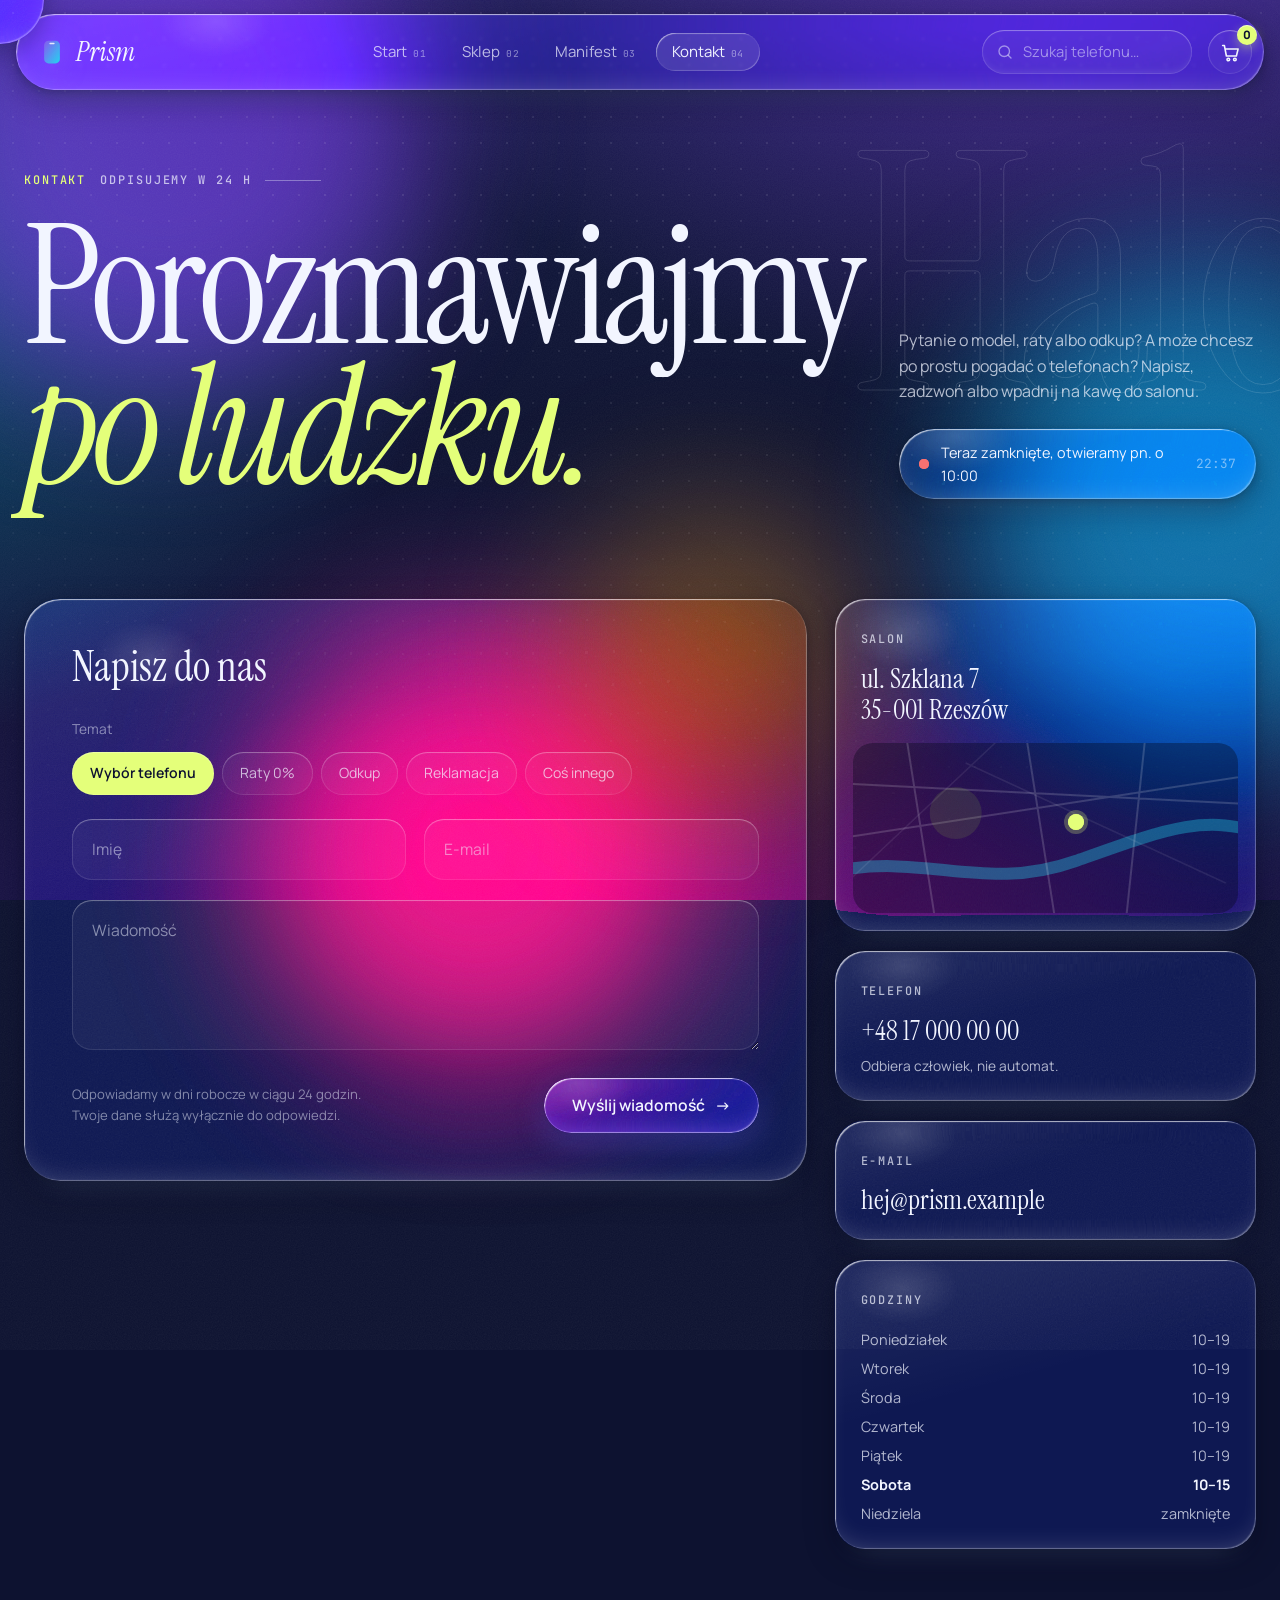
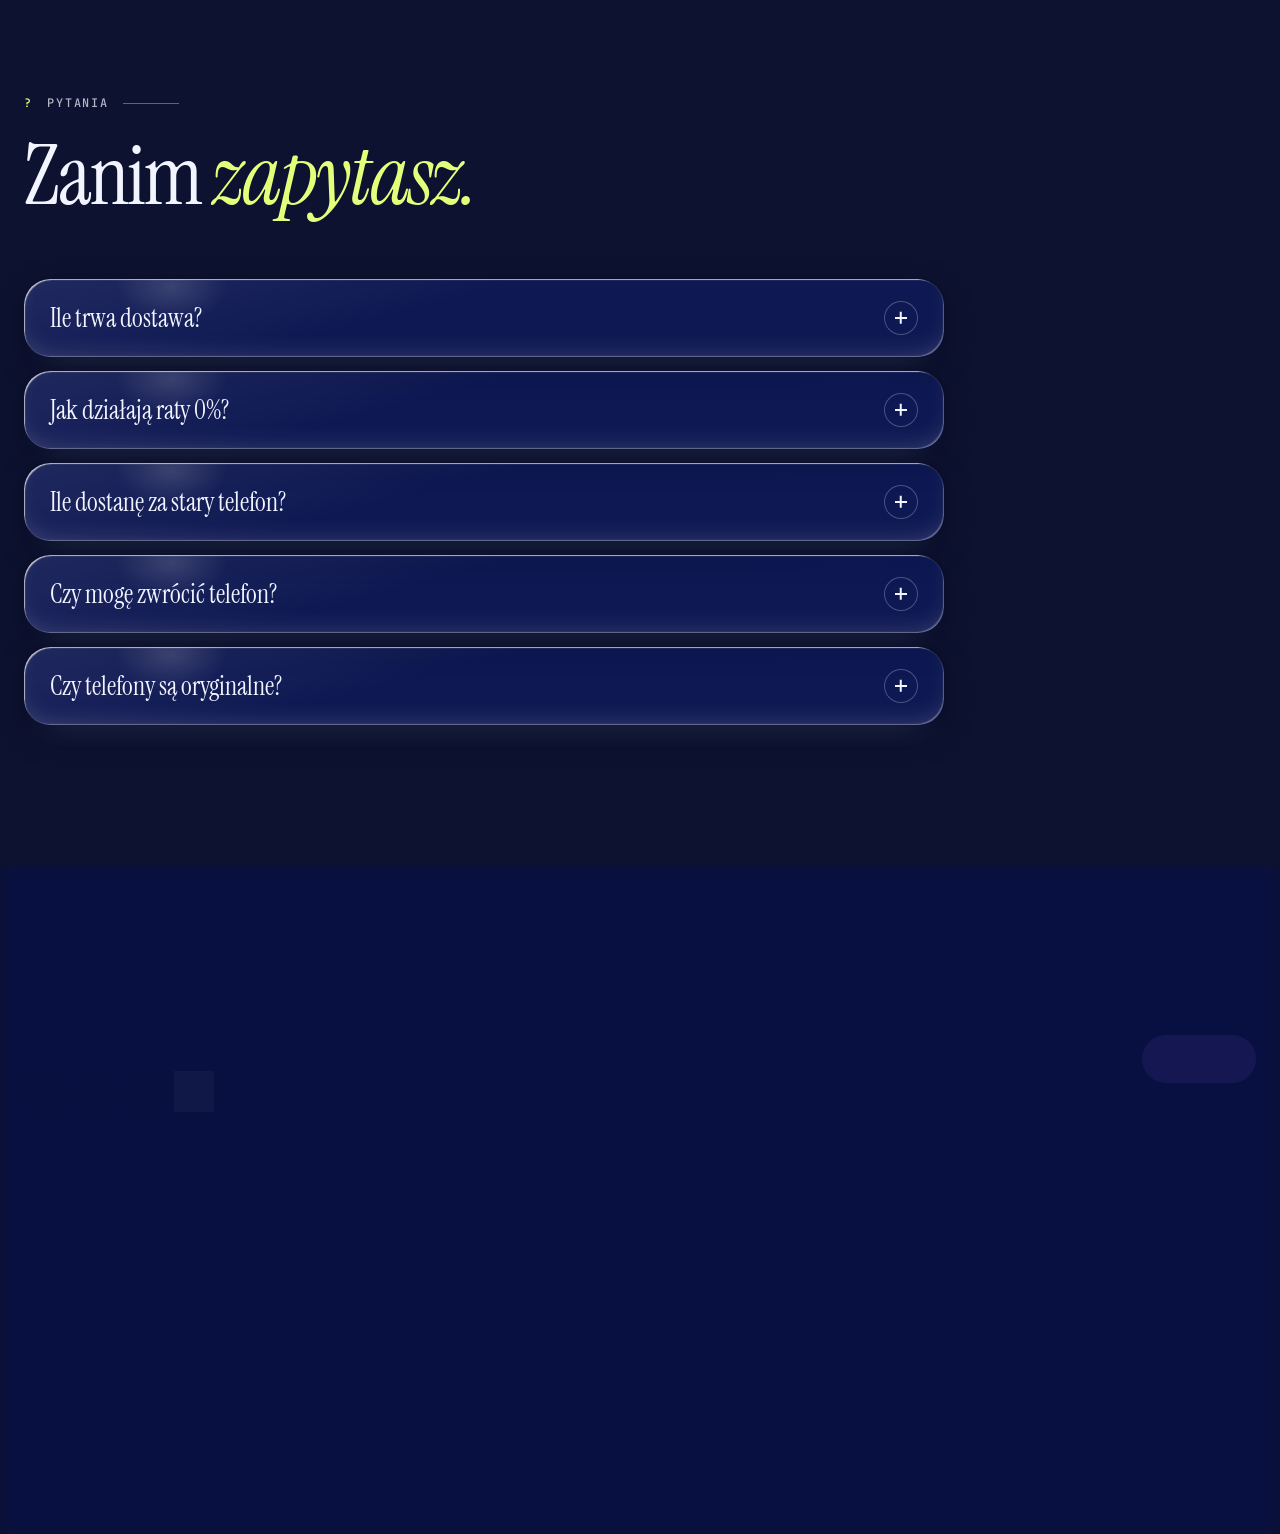
==== kontakt.html @ 10630b25 "Redesign interfejsu: wielostronicowy serwis z animacjami 3D - nowe podstrony: sklep, karta produktu," ====
<!DOCTYPE html>
<html lang="pl">
<head>
  <meta charset="UTF-8">
  <meta name="viewport" content="width=device-width, initial-scale=1">
  <title>Kontakt — Prism</title>
  <meta name="description" content="Napisz, zadzwoń albo wpadnij do salonu Prism w Rzeszowie. Odpowiadamy w 24 godziny.">
  <link rel="icon" href="data:image/svg+xml,%3Csvg xmlns='http://www.w3.org/2000/svg' viewBox='0 0 64 64'%3E%3Cdefs%3E%3ClinearGradient id='g' x1='0' y1='0' x2='1' y2='1'%3E%3Cstop offset='0' stop-color='%238b5cf6'/%3E%3Cstop offset='1' stop-color='%2322d3ee'/%3E%3C/linearGradient%3E%3C/defs%3E%3Crect x='14' y='6' width='36' height='52' rx='10' fill='url(%23g)'/%3E%3Crect x='26' y='11' width='12' height='3' rx='1.5' fill='rgba(255,255,255,.85)'/%3E%3C/svg%3E">
  <link rel="preconnect" href="https://fonts.googleapis.com">
  <link rel="preconnect" href="https://fonts.gstatic.com" crossorigin>
  <link rel="stylesheet" href="https://fonts.googleapis.com/css2?family=Instrument+Serif:ital@0;1&family=JetBrains+Mono:wght@400;500&family=Manrope:wght@300..800&display=swap">
  <link rel="stylesheet" href="styles.css">
</head>
<body data-page="contact">

  <!-- Kurtyna przejścia między podstronami -->
  <div class="curtain" aria-hidden="true"><span>Prism</span><small>Kontakt</small></div>

  <!-- Tło: gradient + pływające kule światła -->
  <div class="bg" aria-hidden="true">
    <div class="orb orb-1"></div>
    <div class="orb orb-2"></div>
    <div class="orb orb-3"></div>
    <div class="orb orb-4"></div>
  </div>

  <!-- Filtr SVG — refrakcja ciekłego szkła (feDisplacementMap zniekształca tło pod szkłem) -->
  <svg class="lg-defs" width="0" height="0" aria-hidden="true" focusable="false">
    <defs>
      <linearGradient id="logo-g" x1="0" y1="0" x2="1" y2="1">
        <stop offset="0" stop-color="#8b5cf6"/>
        <stop offset="1" stop-color="#22d3ee"/>
      </linearGradient>
    </defs>
    <filter id="liquid-lens" x="-35%" y="-35%" width="170%" height="170%" color-interpolation-filters="sRGB">
      <feTurbulence type="fractalNoise" baseFrequency="0.005 0.011" numOctaves="2" seed="14" result="noise"/>
      <feGaussianBlur in="noise" stdDeviation="2" result="soft"/>
      <feDisplacementMap in="SourceGraphic" in2="soft" scale="110" xChannelSelector="R" yChannelSelector="G"/>
    </filter>
  </svg>

  <!-- ===== NAGŁÓWEK ===== -->
  <header class="site-header" id="siteHeader">
    <div class="header-inner glass">
      <a class="logo" href="index.html" aria-label="Prism — strona główna">
        <svg class="logo-mark" viewBox="0 0 64 64" aria-hidden="true">
          <rect x="14" y="6" width="36" height="52" rx="10" fill="url(#logo-g)"/>
          <rect x="26" y="11" width="12" height="3" rx="1.5" fill="rgba(255,255,255,.85)"/>
        </svg>
        <span>Prism</span>
      </a>

      <nav class="main-nav" id="mainNav" aria-label="Nawigacja główna">
        <ul>
          <li><a href="index.html">Start<sup>01</sup></a></li>
          <li><a href="sklep.html">Sklep<sup>02</sup></a></li>
          <li><a href="manifest.html">Manifest<sup>03</sup></a></li>
          <li><a href="kontakt.html" aria-current="page">Kontakt<sup>04</sup></a></li>
        </ul>
      </nav>

      <label class="search-box" for="searchInput">
        <svg viewBox="0 0 24 24" fill="none" stroke="currentColor" stroke-width="1.8" stroke-linecap="round" aria-hidden="true">
          <circle cx="11" cy="11" r="7"/>
          <path d="M20 20l-3.8-3.8"/>
        </svg>
        <input type="search" id="searchInput" placeholder="Szukaj telefonu…" autocomplete="off" aria-label="Szukaj telefonu">
      </label>

      <button class="cart-btn" id="cartBtn" type="button" aria-label="Koszyk">
        <svg viewBox="0 0 24 24" fill="none" stroke="currentColor" stroke-width="1.8" stroke-linecap="round" stroke-linejoin="round" aria-hidden="true">
          <path d="M3 4h2l2.3 12h11.4l2-8H6"/>
          <circle cx="9.5" cy="20" r="1.5"/>
          <circle cx="17" cy="20" r="1.5"/>
        </svg>
        <span class="cart-count" id="cartCount" hidden>0</span>
      </button>

      <button class="menu-toggle" id="menuToggle" type="button" aria-label="Menu" aria-expanded="false" aria-controls="mainNav">
        <span></span><span></span><span></span>
      </button>
    </div>
  </header>

  <main>

    <section class="page-hero">
      <span class="ghost-word" aria-hidden="true" style="right:-3vw; top:16vh">Halo</span>
      <div class="container">
        <span class="label reveal" style="--d:.5s"><b>Kontakt</b> Odpisujemy w 24 h</span>
        <div class="page-intro">
          <h1 class="page-title" data-split style="--d:.45s">Porozmawiajmy<br><em>po ludzku.</em></h1>
          <div class="reveal" style="--d:.7s">
            <p>Pytanie o model, raty albo odkup? A może chcesz po prostu pogadać o telefonach? Napisz, zadzwoń albo wpadnij na kawę do salonu.</p>
            <div class="status-pill glass" id="statusPill" style="margin-top:24px">
              <span class="pulse" aria-hidden="true"></span>
              <span id="statusText">Sprawdzamy, czy salon jest otwarty…</span>
              <time id="statusTime"></time>
            </div>
          </div>
        </div>
      </div>
    </section>

    <section class="contact">
      <div class="container contact-grid">
        <form class="form-card glass reveal" id="contactForm" novalidate>
          <h2>Napisz do nas</h2>
          <fieldset class="topics">
            <legend>Temat</legend>
            <div>
              <input type="radio" name="topic" id="topic0" value="Wybór telefonu" checked><label for="topic0">Wybór telefonu</label>
              <input type="radio" name="topic" id="topic1" value="Raty 0%"><label for="topic1">Raty 0%</label>
              <input type="radio" name="topic" id="topic2" value="Odkup"><label for="topic2">Odkup</label>
              <input type="radio" name="topic" id="topic3" value="Reklamacja"><label for="topic3">Reklamacja</label>
              <input type="radio" name="topic" id="topic4" value="Coś innego"><label for="topic4">Coś innego</label>
            </div>
          </fieldset>
          <div class="field-row">
            <div class="field"><input id="fName" name="name" type="text" placeholder=" " autocomplete="name" required><label for="fName">Imię</label></div>
            <div class="field"><input id="fEmail" name="email" type="email" placeholder=" " autocomplete="email" required><label for="fEmail">E-mail</label></div>
          </div>
          <div class="field"><textarea id="fMsg" name="message" placeholder=" " required></textarea><label for="fMsg">Wiadomość</label></div>
          <div class="form-foot">
            <p>Odpowiadamy w dni robocze w ciągu 24 godzin. Twoje dane służą wyłącznie do odpowiedzi.</p>
            <button class="btn btn-primary glass" type="submit">Wyślij wiadomość <span class="arrow">→</span></button>
          </div>
        </form>

        <div class="info-stack">
          <div class="info-card glass reveal">
            <span class="label no-line">Salon</span>
            <address>ul. Szklana 7<br>35-001 Rzeszów</address>
            <div class="map" aria-hidden="true">
              <svg viewBox="0 0 400 170" preserveAspectRatio="xMidYMid slice" fill="none">
                <path d="M-10 128 C 80 110, 140 150, 230 118 S 360 70, 420 92" stroke="rgba(34,211,238,.35)" stroke-width="12" stroke-linecap="round"/>
                <path d="M-10 40 L420 62 M60 -10 L90 180 M180 -10 L210 180 M300 -10 L280 180 M-10 96 L420 30" stroke="rgba(255,255,255,.16)" stroke-width="2"/>
                <path d="M120 20 L380 140 M-10 150 L160 -10" stroke="rgba(255,255,255,.08)" stroke-width="1.5"/>
                <circle cx="110" cy="70" r="26" fill="rgba(163,230,53,.12)"/>
              </svg>
              <span class="pin"></span>
            </div>
          </div>
          <div class="info-card glass reveal" style="--d:.06s">
            <span class="label no-line">Telefon</span>
            <a href="tel:+48170000000">+48 17 000 00 00</a>
            <p>Odbiera człowiek, nie automat.</p>
          </div>
          <div class="info-card glass reveal" style="--d:.12s">
            <span class="label no-line">E-mail</span>
            <a href="mailto:hej@prism.example">hej@prism.example</a>
          </div>
          <div class="info-card glass reveal" style="--d:.18s">
            <span class="label no-line">Godziny</span>
            <div class="hours">
              <div data-day="1"><span>Poniedziałek</span><span>10–19</span></div>
              <div data-day="2"><span>Wtorek</span><span>10–19</span></div>
              <div data-day="3"><span>Środa</span><span>10–19</span></div>
              <div data-day="4"><span>Czwartek</span><span>10–19</span></div>
              <div data-day="5"><span>Piątek</span><span>10–19</span></div>
              <div data-day="6"><span>Sobota</span><span>10–15</span></div>
              <div data-day="0"><span>Niedziela</span><span>zamknięte</span></div>
            </div>
          </div>
        </div>
      </div>
    </section>

    <section class="faq" id="faq">
      <div class="container">
        <div class="section-top">
          <div>
            <span class="label reveal"><b>?</b> Pytania</span>
            <h2 class="display" data-split>Zanim <em>zapytasz.</em></h2>
          </div>
        </div>
        <div class="faq-list">
          <details class="faq-item glass"><summary>Ile trwa dostawa?<i aria-hidden="true"></i></summary><p>Zamówienia złożone do 15:00 wysyłamy tego samego dnia. Kurier dostarcza je zwykle następnego dnia roboczego, za darmo.</p></details>
          <details class="faq-item glass"><summary>Jak działają raty 0%?<i aria-hidden="true"></i></summary><p>Rozkładasz płatność nawet na 20 rat. Nie płacisz odsetek ani prowizji: suma rat to dokładnie cena telefonu. Decyzja zapada online w kilka minut.</p></details>
          <details class="faq-item glass"><summary>Ile dostanę za stary telefon?<i aria-hidden="true"></i></summary><p>Wycena zależy od modelu i stanu. Wpadnij do salonu albo wyślij nam zdjęcia, a ofertę dostaniesz w dziesięć minut. Kwotę odejmiemy od ceny nowego telefonu.</p></details>
          <details class="faq-item glass"><summary>Czy mogę zwrócić telefon?<i aria-hidden="true"></i></summary><p>Tak, masz 30 dni na zwrot bez podawania przyczyny. Wystarczy, że telefon nie będzie uszkodzony.</p></details>
          <details class="faq-item glass"><summary>Czy telefony są oryginalne?<i aria-hidden="true"></i></summary><p>Wyłącznie. Kupujemy bezpośrednio od polskich dystrybutorów, a każdy telefon ma gwarancję producenta.</p></details>
        </div>
      </div>
    </section>

  </main>

  <!-- ===== STOPKA ===== -->
  <footer class="site-footer">
    <div class="container">
      <div class="footer-grid">
        <div class="footer-about">
          <a class="logo" href="index.html">
            <svg class="logo-mark" viewBox="0 0 64 64" aria-hidden="true">
              <rect x="14" y="6" width="36" height="52" rx="10" fill="url(#logo-g)"/>
              <rect x="26" y="11" width="12" height="3" rx="1.5" fill="rgba(255,255,255,.85)"/>
            </svg>
            <span>Prism</span>
          </a>
          <p>Mała pracownia z Rzeszowa. Sześć starannie wybranych telefonów, dostawa w 24 godziny i ludzie, którzy odbierają telefon.</p>
          <div class="socials">
            <a href="#" class="glass" aria-label="Facebook">Fb</a>
            <a href="#" class="glass" aria-label="Instagram">Ig</a>
            <a href="#" class="glass" aria-label="X">X</a>
            <a href="#" class="glass" aria-label="YouTube">Yt</a>
          </div>
        </div>

        <nav class="footer-col" aria-label="Sklep">
          <h4>Sklep</h4>
          <ul>
            <li><a href="sklep.html">Wszystkie modele</a></li>
            <li><a href="sklep.html?q=apple">Apple</a></li>
            <li><a href="sklep.html?q=samsung">Samsung</a></li>
            <li><a href="index.html#okazja">Wyprzedaż</a></li>
          </ul>
        </nav>

        <nav class="footer-col" aria-label="Pomoc">
          <h4>Pomoc</h4>
          <ul>
            <li><a href="kontakt.html#faq">Dostawa i płatności</a></li>
            <li><a href="kontakt.html#faq">Zwroty</a></li>
            <li><a href="manifest.html">O nas</a></li>
            <li><a href="kontakt.html">Kontakt</a></li>
          </ul>
        </nav>

        <div class="footer-col footer-news">
          <h4>Newsletter</h4>
          <p>Raz w miesiącu, bez spamu. Na start <strong>50 zł</strong> rabatu.</p>
          <form class="newsletter-form" id="newsletterForm" novalidate>
            <input type="email" id="newsletterEmail" placeholder="Twój e-mail" required aria-label="Adres e-mail">
            <button class="btn btn-primary glass" type="submit">Zapisz się</button>
          </form>
          <p class="newsletter-msg" id="newsletterMsg" hidden>Dziękujemy, sprawdź skrzynkę.</p>
        </div>
      </div>

      <p class="footer-word" aria-hidden="true">Prism</p>

      <div class="footer-bottom">
        <p>© <span class="js-year">2026</span> Prism · projekt demonstracyjny liquid glass UI</p>
        <p>Rzeszów, PL · 50°02′N 21°59′E</p>
      </div>
    </div>
  </footer>

  <!-- ===== KOSZYK ===== -->
  <div class="scrim" id="scrim"></div>
  <aside class="drawer glass" id="drawer" aria-hidden="true" aria-label="Koszyk">
    <div class="drawer-head">
      <h2>Koszyk<em id="drawerQty"></em></h2>
      <button class="icon-btn" id="drawerClose" type="button" aria-label="Zamknij koszyk">
        <svg viewBox="0 0 24 24" fill="none" stroke="currentColor" stroke-width="1.8" stroke-linecap="round" aria-hidden="true"><path d="M6 6l12 12M18 6L6 18"/></svg>
      </button>
    </div>
    <div class="drawer-items" id="drawerItems"></div>
    <div class="drawer-foot">
      <div class="drawer-total"><span>Razem</span><strong id="drawerTotal">0 zł</strong></div>
      <p class="drawer-note">Dostawa gratis · wysyłka w 24 h · 30 dni na zwrot</p>
      <button class="btn btn-primary glass" id="checkoutBtn" type="button">Przejdź do kasy <span class="arrow">→</span></button>
    </div>
  </aside>

  <div class="toast glass" id="toast" role="status" aria-live="polite"></div>
  <div class="cursor-lens glass" id="cursorLens" aria-hidden="true"></div>

  <script src="data.js"></script>
  <script src="script.js"></script>
</body>
</html>
---- styles.css ----
/* ============================================================
   PRISM — sklep z telefonami | LIQUID GLASS (styl iOS 26)
   Szkło = 3 warstwy:
     ::before  → refrakcja tła (backdrop-filter + feDisplacementMap)
     ::after   → delikatny tint + świetlisty rant (rim light)
     treść     → normalny przepływ, ponad warstwami

   UWAGA: przodkowie elementów .glass nie mogą mieć opacity < 1,
   filter ani mask — tworzą nowy „backdrop root” i szkło traci tło.
   Dlatego wszystkie animacje wejścia opierają się na transform.
   ============================================================ */

@property --lg-tint {
  syntax: "<color>";
  inherits: true;
  initial-value: rgba(255, 255, 255, 0.03);
}

:root {
  --bg: #0d1230;
  --ink: #f2f5ff;
  --muted: rgba(242, 245, 255, .72);
  --faint: rgba(242, 245, 255, .5);
  --ghost: rgba(242, 245, 255, .1);
  --hairline: rgba(255, 255, 255, .12);
  --violet: #8b5cf6;
  --cyan: #22d3ee;
  --pink: #ec4899;
  --lime: #e4ff7a;
  --grad: linear-gradient(135deg, #8b5cf6, #6366f1 45%, #22d3ee);
  --serif: "Instrument Serif", "Times New Roman", serif;
  --sans: "Manrope", "Segoe UI Variable Display", "Segoe UI", system-ui, sans-serif;
  --mono: "JetBrains Mono", ui-monospace, "Cascadia Mono", monospace;
  --ease-out: cubic-bezier(.16, 1, .3, 1);
  --ease-jelly: cubic-bezier(.3, 1.55, .35, 1);
  --header-h: 76px;
  --page-w: 1500px;
}

* { margin: 0; padding: 0; box-sizing: border-box; }

html { scroll-behavior: smooth; }

body {
  font-family: var(--sans);
  background: var(--bg);
  color: var(--ink);
  line-height: 1.6;
  overflow-x: hidden;
  -webkit-font-smoothing: antialiased;
}

::selection { background: rgba(228, 255, 122, .85); color: #0d1230; }

img, svg { display: block; }

a { color: inherit; text-decoration: none; }

ul { list-style: none; }

button { font: inherit; color: inherit; }

:focus-visible {
  outline: 2px solid var(--lime);
  outline-offset: 3px;
  border-radius: 6px;
}

.container {
  width: min(var(--page-w), 100% - 48px);
  margin-inline: auto;
}

section { scroll-margin-top: calc(var(--header-h) + 24px); }

.lg-defs { position: absolute; }

.visually-hidden {
  position: absolute;
  width: 1px;
  height: 1px;
  overflow: hidden;
  clip: rect(0 0 0 0);
  white-space: nowrap;
}

/* ============================================================
   TŁO — żywa „tapeta”: kolorowe kule + siatka punktów + ziarno
   (im bogatsze tło, tym lepiej widać refrakcję szkła)
   ============================================================ */

.bg {
  position: fixed;
  inset: 0;
  z-index: -3;
  background:
    radial-gradient(1150px 800px at 82% -12%, rgba(124, 58, 237, .55), transparent 62%),
    radial-gradient(1000px 760px at -12% 32%, rgba(8, 145, 178, .5), transparent 60%),
    radial-gradient(950px 720px at 52% 118%, rgba(190, 24, 93, .45), transparent 64%),
    linear-gradient(180deg, #131a44, #0d1230 48%, #181244);
}

.bg::after {
  /* siatka punktów — przez soczewkę szkła pięknie faluje */
  content: "";
  position: absolute;
  inset: 0;
  background-image: radial-gradient(rgba(255, 255, 255, .16) 1px, transparent 1.6px);
  background-size: 26px 26px;
  opacity: .55;
  -webkit-mask-image: radial-gradient(130% 120% at 50% 0%, #000 30%, transparent 95%);
  mask-image: radial-gradient(130% 120% at 50% 0%, #000 30%, transparent 95%);
}

.bg::before {
  /* ziarno filmowe — analogowa faktura zamiast sterylnego gradientu */
  content: "";
  position: absolute;
  inset: -50%;
  z-index: 1;
  background-image: url("data:image/svg+xml,%3Csvg xmlns='http://www.w3.org/2000/svg' width='180' height='180'%3E%3Cfilter id='n'%3E%3CfeTurbulence type='fractalNoise' baseFrequency='.85' numOctaves='3' stitchTiles='stitch'/%3E%3CfeColorMatrix values='0 0 0 0 1 0 0 0 0 1 0 0 0 0 1 0 0 0 .55 0'/%3E%3C/filter%3E%3Crect width='100%25' height='100%25' filter='url(%23n)'/%3E%3C/svg%3E");
  opacity: .09;
  animation: grain 1.2s steps(6) infinite;
  pointer-events: none;
}

@keyframes grain {
  0%   { transform: translate(0, 0); }
  20%  { transform: translate(-3%, 2%); }
  40%  { transform: translate(2%, -4%); }
  60%  { transform: translate(-4%, -1%); }
  80%  { transform: translate(3%, 3%); }
  100% { transform: translate(0, 0); }
}

.orb {
  position: fixed;
  z-index: -2;
  border-radius: 50%;
  filter: blur(75px);
  opacity: .65;
  animation: drift 26s ease-in-out infinite alternate;
}

.orb-1 { width: 540px; height: 540px; background: #7c3aed; top: -150px; left: -110px; }
.orb-2 { width: 480px; height: 480px; background: #0ea5e9; top: 30%; right: -170px; animation-delay: -8s; animation-duration: 30s; }
.orb-3 { width: 440px; height: 440px; background: #db2777; bottom: -170px; left: 20%; animation-delay: -16s; animation-duration: 34s; }
.orb-4 { width: 300px; height: 300px; background: #f59e0b; top: 56%; left: 44%; opacity: .35; animation-delay: -22s; animation-duration: 38s; }

@keyframes drift {
  from { transform: translate(0, 0) scale(1); }
  to   { transform: translate(90px, 60px) scale(1.15); }
}

/* Olbrzymie konturowe słowa w tle sekcji — szkło nad nimi je załamuje */
.ghost-word {
  position: absolute;
  z-index: -1;
  font-family: var(--serif);
  font-size: clamp(9rem, 26vw, 26rem);
  line-height: .8;
  letter-spacing: -.04em;
  white-space: nowrap;
  color: transparent;
  -webkit-text-stroke: 1px rgba(255, 255, 255, .13);
  pointer-events: none;
  user-select: none;
}

/* ============================================================
   LIQUID GLASS — rdzeń efektu
   ============================================================ */

.glass {
  /* z-index: 0 tworzy kontekst warstw dla pseudoelementów,
     nie odcinając próbkowania tła przez backdrop-filter */
  position: relative;
  z-index: 0;
  border-radius: var(--lg-r, 24px);
  /* ostatni cień = jasna „kaustyka”, jak światło skupione pod kroplą */
  box-shadow:
    0 10px 30px rgba(3, 6, 24, .35),
    0 2px 8px rgba(3, 6, 24, .22),
    0 18px 30px -22px rgba(170, 200, 255, .35);
}

.glass::before {
  /* warstwa refrakcji: bez rozmycia — tylko załamanie obrazu jak przez wodę.
     inset -12px daje filtrowi margines próbkowania tła poza elementem,
     a clip-path przycina wynik z powrotem do kształtu szkła.
     --lens ustawia JS: indywidualna soczewka kropli dla każdego elementu */
  content: "";
  position: absolute;
  inset: -12px;
  z-index: -2;
  border-radius: inherit;
  clip-path: inset(12px round var(--lg-r, 24px));
  -webkit-backdrop-filter: blur(var(--lg-blur, 0px)) saturate(200%);
  backdrop-filter: blur(var(--lg-blur, 0px)) saturate(200%);
  filter: var(--lens, url(#liquid-lens));
}

.glass::after {
  /* tint + świetlisty rant jak na krawędzi soczewki */
  content: "";
  position: absolute;
  inset: 0;
  z-index: -1;
  border-radius: inherit;
  background:
    radial-gradient(80px 50px at 16% 10%, rgba(255, 255, 255, .14), transparent 70%),
    linear-gradient(165deg, rgba(255, 255, 255, .08), rgba(255, 255, 255, 0) 42%),
    var(--lg-tint, rgba(255, 255, 255, .03));
  box-shadow:
    inset 2px 2px 1px -1px rgba(255, 255, 255, .65),
    inset -2px -2px 1px -1px rgba(255, 255, 255, .25),
    inset 0 0 0 1px rgba(255, 255, 255, .07),
    inset 0 -12px 28px -16px rgba(255, 255, 255, .25);
  pointer-events: none;
  transition: background .35s, box-shadow .35s;
}

/* wariant bez zniekształcenia — dla małych pigułek (lżejszy dla GPU) */
.no-warp::before { filter: none; }

/* ============================================================
   KURTYNA — przejście między podstronami
   ============================================================ */

.curtain {
  position: fixed;
  inset: 0;
  z-index: 1000;
  display: grid;
  place-items: center;
  background:
    radial-gradient(900px 600px at 70% 20%, rgba(124, 58, 237, .65), transparent 60%),
    radial-gradient(800px 600px at 20% 90%, rgba(8, 145, 178, .5), transparent 60%),
    #0b0f29;
  pointer-events: none;
  transform: translateY(-101%);
  animation: curtain-out 1s var(--ease-out) .15s backwards;
}

.curtain span {
  font-family: var(--serif);
  font-style: italic;
  font-size: clamp(3rem, 10vw, 8rem);
  line-height: 1;
  color: var(--ink);
  animation: curtain-word 1s var(--ease-out) backwards;
}

.curtain small {
  position: absolute;
  bottom: 32px;
  left: 50%;
  transform: translateX(-50%);
  font-family: var(--mono);
  font-size: .72rem;
  letter-spacing: .2em;
  text-transform: uppercase;
  color: var(--faint);
}

@keyframes curtain-out {
  from { transform: translateY(0); }
  to   { transform: translateY(-101%); }
}

@keyframes curtain-word {
  from { transform: translateY(30px); letter-spacing: .2em; }
  to   { transform: none; letter-spacing: 0; }
}

html.is-leaving .curtain {
  animation: curtain-in .65s cubic-bezier(.7, 0, .3, 1) forwards;
  pointer-events: auto;
}

@keyframes curtain-in {
  from { transform: translateY(101%); }
  to   { transform: translateY(0); }
}

/* ============================================================
   KURSOR — mała kropla szkła sunąca za wskaźnikiem
   ============================================================ */

.cursor-lens {
  --lg-r: 999px;
  --lg-blur: 0px;
  position: fixed;
  top: 0;
  left: 0;
  z-index: 400;
  width: 88px;
  height: 88px;
  margin: -44px 0 0 -44px;
  pointer-events: none;
  /* translate ustawia JS co klatkę; scale sprężynuje przez transition */
  translate: -200px -200px;
  scale: 0;
  transition: scale .45s var(--ease-jelly);
  box-shadow: 0 8px 24px rgba(3, 6, 24, .28);
}

/* ============================================================
   NAGŁÓWEK — szklana pastylka
   ============================================================ */

.site-header {
  position: fixed;
  top: 14px;
  left: 0;
  right: 0;
  z-index: 100;
  transition: transform .5s var(--ease-out);
}

.site-header.hide { transform: translateY(calc(-100% - 20px)); }

.header-inner {
  --lg-r: 999px;
  --lg-blur: 1.5px;
  width: min(var(--page-w), 100% - 32px);
  margin-inline: auto;
  height: var(--header-h);
  padding: 0 12px 0 22px;
  display: flex;
  align-items: center;
  gap: 16px;
}

.site-header.scrolled .header-inner {
  --lg-tint: rgba(10, 14, 34, .32);
  box-shadow: 0 18px 50px rgba(3, 6, 24, .55), 0 2px 8px rgba(3, 6, 24, .3);
}

.logo {
  display: flex;
  align-items: center;
  gap: 10px;
  font-family: var(--serif);
  font-size: 1.7rem;
  font-style: italic;
  line-height: 1;
}

.logo-mark {
  width: 28px;
  height: 28px;
  filter: drop-shadow(0 4px 12px rgba(139, 92, 246, .55));
  transition: transform .8s var(--ease-jelly);
}

.logo:hover .logo-mark { transform: rotate(-14deg) scale(1.08); }

.main-nav { margin-inline: auto; }

.main-nav ul { display: flex; gap: 4px; position: relative; }

.main-nav a {
  position: relative;
  z-index: 1;
  display: flex;
  align-items: baseline;
  gap: 6px;
  padding: 9px 16px;
  border-radius: 999px;
  font-size: .94rem;
  color: var(--muted);
  transition: color .25s, background .25s;
}

.main-nav a sup {
  font-family: var(--mono);
  font-size: .6rem;
  color: var(--faint);
  letter-spacing: .05em;
}

.main-nav a:hover,
.main-nav a[aria-current="page"] { color: var(--ink); }

/* lepka kapsuła przelewająca się między linkami (pozycję ustawia JS) */
.nav-blob {
  position: absolute;
  top: 50%;
  height: 38px;
  transform: translateY(-50%);
  border-radius: 999px;
  background: rgba(255, 255, 255, .1);
  box-shadow:
    inset 1.5px 1.5px 1px -1px rgba(255, 255, 255, .6),
    inset -1.5px -1.5px 1px -1px rgba(255, 255, 255, .25),
    inset 0 0 0 1px rgba(255, 255, 255, .06);
  opacity: 0;
  pointer-events: none;
  transition:
    left .5s var(--ease-jelly),
    width .5s var(--ease-jelly),
    opacity .25s;
}

.main-nav.blob-on .nav-blob { opacity: 1; }

/* Wyszukiwarka — czysta szybka wewnątrz pastylki */

.search-box {
  display: flex;
  align-items: center;
  gap: 9px;
  padding: 0 14px;
  height: 44px;
  width: 210px;
  border-radius: 999px;
  background: rgba(255, 255, 255, .04);
  box-shadow:
    inset 0 1px 1px rgba(255, 255, 255, .3),
    inset 0 0 0 1px rgba(255, 255, 255, .1),
    inset 0 -6px 12px -8px rgba(255, 255, 255, .2);
  color: var(--faint);
  cursor: text;
  /* sprężyste rozciąganie jak kropla wody */
  transition: width .5s cubic-bezier(.3, 1.4, .35, 1), background .3s, box-shadow .3s;
}

.search-box svg { width: 18px; height: 18px; flex-shrink: 0; }

.search-box:focus-within {
  width: 280px;
  background: rgba(255, 255, 255, .08);
  box-shadow:
    inset 0 1px 1px rgba(255, 255, 255, .35),
    inset 0 0 0 1px rgba(228, 255, 122, .45),
    0 0 0 4px rgba(228, 255, 122, .12);
}

.search-box input {
  flex: 1;
  min-width: 0;
  background: none;
  border: none;
  outline: none;
  color: var(--ink);
  font: inherit;
  font-size: .92rem;
}

.search-box input::placeholder { color: var(--faint); }

.search-box input::-webkit-search-cancel-button { -webkit-appearance: none; }

/* Koszyk */

.cart-btn {
  position: relative;
  width: 44px;
  height: 44px;
  flex-shrink: 0;
  display: grid;
  place-items: center;
  border-radius: 999px;
  border: none;
  background: rgba(255, 255, 255, .04);
  box-shadow: inset 0 1px 1px rgba(255, 255, 255, .3), inset 0 0 0 1px rgba(255, 255, 255, .1);
  color: var(--ink);
  cursor: pointer;
  transition: background .25s, transform .2s;
}

.cart-btn:hover { background: rgba(255, 255, 255, .1); transform: translateY(-1px); }

.cart-btn svg { width: 21px; height: 21px; }

.cart-count {
  position: absolute;
  top: -5px;
  right: -5px;
  min-width: 20px;
  height: 20px;
  padding: 0 5px;
  display: grid;
  place-items: center;
  border-radius: 999px;
  background: var(--lime);
  color: #0d1230;
  font-size: .72rem;
  font-weight: 800;
  box-shadow: 0 4px 12px rgba(228, 255, 122, .4), inset 0 1px 0 rgba(255, 255, 255, .6);
}

.cart-count.pop { animation: pop .35s ease; }

@keyframes pop {
  40% { transform: scale(1.45); }
  100% { transform: scale(1); }
}

/* Hamburger */

.menu-toggle {
  display: none;
  width: 44px;
  height: 44px;
  flex-direction: column;
  justify-content: center;
  align-items: center;
  gap: 5px;
  border-radius: 999px;
  border: none;
  background: rgba(255, 255, 255, .04);
  box-shadow: inset 0 1px 1px rgba(255, 255, 255, .3), inset 0 0 0 1px rgba(255, 255, 255, .1);
  cursor: pointer;
}

.menu-toggle span {
  width: 18px;
  height: 2px;
  border-radius: 2px;
  background: var(--ink);
  transition: transform .3s, opacity .3s;
}

.site-header.nav-open .menu-toggle span:nth-child(1) { transform: translateY(7px) rotate(45deg); }
.site-header.nav-open .menu-toggle span:nth-child(2) { opacity: 0; }
.site-header.nav-open .menu-toggle span:nth-child(3) { transform: translateY(-7px) rotate(-45deg); }

/* ============================================================
   SZUFLADA KOSZYKA
   ============================================================ */

.scrim {
  position: fixed;
  inset: 0;
  z-index: 150;
  background: rgba(5, 8, 22, .45);
  opacity: 0;
  visibility: hidden;
  transition: opacity .4s, visibility .4s;
}

.drawer {
  --lg-r: 32px;
  --lg-blur: 6px;
  --lg-tint: rgba(12, 16, 40, .5);
  position: fixed;
  top: 14px;
  right: 14px;
  bottom: 14px;
  z-index: 160;
  width: min(420px, 100% - 28px);
  display: flex;
  flex-direction: column;
  padding: 26px 24px 22px;
  visibility: hidden;
  transform: translateX(calc(100% + 60px));
  transform-origin: 100% 0;
  transition: transform .7s var(--ease-out), visibility .7s;
}

body.drawer-open .scrim { opacity: 1; visibility: visible; }
body.drawer-open .drawer { transform: none; visibility: visible; }

.drawer-head {
  display: flex;
  align-items: baseline;
  justify-content: space-between;
  padding-bottom: 18px;
  box-shadow: inset 0 -1px 0 var(--hairline);
}

.drawer-head h2 {
  font-family: var(--serif);
  font-weight: 400;
  font-size: 2.4rem;
  line-height: 1;
}

.drawer-head h2 em { color: var(--faint); font-size: 1.2rem; margin-left: 6px; }

.icon-btn {
  width: 40px;
  height: 40px;
  border: none;
  border-radius: 999px;
  display: grid;
  place-items: center;
  background: rgba(255, 255, 255, .06);
  box-shadow: inset 0 1px 1px rgba(255, 255, 255, .3), inset 0 0 0 1px rgba(255, 255, 255, .1);
  cursor: pointer;
  transition: background .25s, transform .4s var(--ease-jelly);
}

.icon-btn:hover { background: rgba(255, 255, 255, .14); transform: rotate(90deg); }

.icon-btn svg { width: 18px; height: 18px; }

.drawer-items {
  flex: 1;
  overflow-y: auto;
  margin: 8px -8px 0;
  padding: 0 8px;
  scrollbar-width: thin;
}

.drawer-item {
  display: grid;
  grid-template-columns: 54px 1fr auto;
  gap: 14px;
  align-items: center;
  padding: 16px 0;
  box-shadow: inset 0 -1px 0 var(--hairline);
  animation: item-in .5s var(--ease-out) backwards;
}

@keyframes item-in {
  from { transform: translateX(30px); }
}

.drawer-thumb {
  width: 38px;
  height: 72px;
  margin-inline: auto;
  border-radius: 10px;
  padding: 3px;
  background: var(--body, #555);
  box-shadow: inset 0 1px 1px rgba(255, 255, 255, .4), 0 8px 16px rgba(3, 6, 24, .4);
}

.drawer-thumb i { display: block; height: 100%; border-radius: 7px; background: var(--screen); }

.drawer-item h3 { font-size: .98rem; font-weight: 700; line-height: 1.3; }

.drawer-item p { font-size: .8rem; color: var(--faint); }

.qty {
  display: inline-flex;
  align-items: center;
  gap: 4px;
  margin-top: 6px;
}

.qty button {
  width: 24px;
  height: 24px;
  border: none;
  border-radius: 999px;
  background: rgba(255, 255, 255, .08);
  cursor: pointer;
  line-height: 1;
}

.qty button:hover { background: rgba(255, 255, 255, .18); }

.qty span { min-width: 22px; text-align: center; font-size: .85rem; font-variant-numeric: tabular-nums; }

.drawer-price { text-align: right; font-weight: 700; font-size: .95rem; white-space: nowrap; }

.drawer-price button {
  display: block;
  margin: 6px 0 0 auto;
  border: none;
  background: none;
  font-size: .76rem;
  color: var(--faint);
  text-decoration: underline;
  cursor: pointer;
}

.drawer-empty {
  display: grid;
  place-items: center;
  text-align: center;
  height: 100%;
  min-height: 240px;
  color: var(--muted);
}

.drawer-empty p:first-child {
  font-family: var(--serif);
  font-style: italic;
  font-size: 2rem;
  color: var(--ink);
  line-height: 1.1;
  margin-bottom: 8px;
}

.drawer-foot { padding-top: 18px; box-shadow: inset 0 1px 0 var(--hairline); }

.drawer-total {
  display: flex;
  justify-content: space-between;
  align-items: baseline;
  margin-bottom: 4px;
}

.drawer-total strong { font-family: var(--serif); font-weight: 400; font-size: 2rem; }

.drawer-note { font-size: .8rem; color: var(--faint); margin-bottom: 16px; }

.drawer-foot .btn { width: 100%; }

/* ============================================================
   PRZYCISKI I DROBNE ELEMENTY
   ============================================================ */

.btn {
  --lg-r: 999px;
  --lg-blur: 0px;
  position: relative;
  overflow: hidden;
  display: inline-flex;
  align-items: center;
  justify-content: center;
  gap: 10px;
  padding: 15px 28px;
  border-radius: 999px;
  border: none;
  background: none;
  font: inherit;
  font-size: .98rem;
  font-weight: 600;
  color: var(--ink);
  cursor: pointer;
  transition: transform .2s, box-shadow .3s, background .3s;
}

.btn .arrow {
  display: inline-block;
  transition: transform .45s var(--ease-jelly);
}

.btn:hover .arrow { transform: translateX(5px) rotate(-8deg); }

/* galaretowate „rozchlapanie” przy najechaniu */
@keyframes jelly {
  0%   { transform: translateY(0) scale(1, 1); }
  30%  { transform: translateY(-4px) scale(1.05, .93); }
  55%  { transform: translateY(-2px) scale(.97, 1.05); }
  78%  { transform: translateY(-2px) scale(1.015, .985); }
  100% { transform: translateY(-2px) scale(1, 1); }
}

.btn:hover, .add-btn:hover, .cart-btn:hover, .round-btn:hover {
  animation: jelly .6s cubic-bezier(.34, .8, .4, 1) forwards;
}

/* plusk wody w miejscu kliknięcia (element wstawia JS) */
.splash {
  position: absolute;
  width: 14px;
  height: 14px;
  margin: -7px;
  border-radius: 50%;
  background: radial-gradient(circle, rgba(255, 255, 255, .5), rgba(255, 255, 255, 0) 70%);
  pointer-events: none;
  animation: splash .55s ease-out forwards;
}

@keyframes splash {
  from { transform: scale(.4); opacity: 1; }
  to   { transform: scale(9); opacity: 0; }
}

/* primary = czyste ciekłe szkło, wyróżnia je tylko fioletowy rant i poświata */
.btn-primary {
  --lg-tint: rgba(139, 92, 246, .1);
  box-shadow: 0 10px 30px rgba(99, 102, 241, .3), 0 2px 8px rgba(3, 6, 24, .25);
}

.btn-primary::after {
  box-shadow:
    inset 2px 2px 1px -1px rgba(255, 255, 255, .75),
    inset -2px -2px 1px -1px rgba(255, 255, 255, .3),
    inset 0 0 0 1px rgba(167, 139, 250, .45),
    inset 0 -12px 22px -12px rgba(139, 92, 246, .6);
}

.btn-primary:hover {
  --lg-tint: rgba(139, 92, 246, .22);
  transform: translateY(-2px);
  box-shadow: 0 16px 40px rgba(99, 102, 241, .5), 0 2px 8px rgba(3, 6, 24, .25);
}

.btn-ghost { --lg-r: 999px; --lg-blur: 0px; }

.btn-ghost:hover { --lg-tint: rgba(255, 255, 255, .08); transform: translateY(-2px); }

.btn-lg { padding: 19px 34px; font-size: 1.05rem; }

/* okrągły szklany przycisk ze strzałką */
.round-btn {
  --lg-r: 999px;
  --lg-blur: 0px;
  width: 58px;
  height: 58px;
  display: grid;
  place-items: center;
  border: none;
  background: none;
  cursor: pointer;
  flex-shrink: 0;
}

.round-btn svg { width: 22px; height: 22px; }

.round-btn:hover { --lg-tint: rgba(255, 255, 255, .08); }

/* etykieta sekcji: „01 — Kolekcja” */
.label {
  display: inline-flex;
  align-items: center;
  gap: 14px;
  font-family: var(--mono);
  font-size: .74rem;
  font-weight: 500;
  letter-spacing: .16em;
  text-transform: uppercase;
  color: var(--muted);
}

.label b { color: var(--lime); font-weight: 500; }

.label::after {
  content: "";
  width: 56px;
  height: 1px;
  background: currentColor;
  opacity: .5;
}

.label.no-line::after { display: none; }

.display {
  font-family: var(--serif);
  font-weight: 400;
  font-size: clamp(2.8rem, 6.6vw, 6.2rem);
  line-height: .95;
  letter-spacing: -.025em;
}

.display em, .hero-title em, .page-title em { font-style: italic; color: var(--lime); }

.grad-text {
  background: linear-gradient(120deg, #b9a4ff, #4ce0f5 60%, #ffb1ec);
  -webkit-background-clip: text;
  background-clip: text;
  color: transparent;
}

.section-top {
  display: grid;
  grid-template-columns: 1fr minmax(240px, 380px);
  align-items: end;
  gap: 40px;
  margin-bottom: 64px;
}

.section-top .label { margin-bottom: 22px; }

.section-top p { color: var(--muted); }

/* ============================================================
   ANIMACJE WEJŚCIA
   ============================================================ */

/* bez animacji opacity — przezroczystość rodzica chwilowo
   wyłączałaby backdrop-filter szklanych dzieci (Chromium) */
.reveal {
  transform: translateY(34px) scale(.985);
  transition: transform .9s var(--ease-out) var(--d, 0s);
}

.reveal.visible { transform: none; }

/* słowa nagłówków wjeżdżają spod maski (rozbija je JS) */
.sw {
  display: inline-block;
  overflow: hidden;
  vertical-align: top;
  padding: .2em .08em .12em;
  margin: -.2em -.08em -.12em;
}

.sw-i {
  display: inline-block;
  transform: translateY(115%) rotate(6deg);
  transform-origin: 0 100%;
  transition: transform 1.1s var(--ease-out) calc(var(--wd, 0) * 70ms + var(--d, 0s));
}

.split.visible .sw-i { transform: none; }

/* ============================================================
   TAŚMA — przesuwający się pas haseł z ciekłego szkła
   ============================================================ */

.marquee {
  --lg-r: 0px;
  --lg-blur: 0px;
  display: flex;
  overflow: hidden;
  margin: 40px -2vw;
  padding: 22px 0;
  transform: rotate(-2.2deg);
  box-shadow: 0 20px 50px rgba(3, 6, 24, .35);
}

.marquee.tilt-right { transform: rotate(1.6deg); }

.marquee-track {
  display: flex;
  flex-shrink: 0;
  align-items: center;
  gap: 42px;
  padding-right: 42px;
  animation: marquee 32s linear infinite;
  font-family: var(--serif);
  font-size: clamp(1.8rem, 3.6vw, 3rem);
  line-height: 1;
  white-space: nowrap;
}

.marquee.reverse .marquee-track { animation-direction: reverse; }

.marquee-track em { color: var(--lime); }

.marquee-track .dot {
  width: 12px;
  height: 12px;
  border-radius: 50%;
  border: 1.5px solid var(--lime);
  flex-shrink: 0;
}

.marquee:hover .marquee-track { animation-play-state: paused; }

@keyframes marquee {
  to { transform: translateX(-100%); }
}

/* ============================================================
   TELEFON 3D — warstwowa bryła w CSS (front, tył, rant z plastrów)
   ============================================================ */

.phone3d {
  --w: 264px;
  --h: 548px;
  --t: 16px;
  --r: 46px;
  --body: #3b3b41;
  position: relative;
  width: var(--w);
  height: var(--h);
  transform-style: preserve-3d;
  transform: rotateX(var(--rx, 0deg)) rotateY(var(--ry, 0deg)) rotateZ(var(--rz, 0deg));
}

.phone3d > div {
  position: absolute;
  inset: 0;
  border-radius: var(--r);
}

.ph-edge {
  transform: translateZ(var(--z));
  background: linear-gradient(90deg,
    color-mix(in srgb, var(--body) 55%, #000),
    color-mix(in srgb, var(--body) 70%, #fff) 30%,
    var(--body) 55%,
    color-mix(in srgb, var(--body) 50%, #000));
}

.ph-front {
  transform: translateZ(calc(var(--t) / 2));
  backface-visibility: hidden;
  padding: 10px;
  background: #04050b;
  box-shadow:
    0 0 0 2px color-mix(in srgb, var(--body) 80%, #fff),
    inset 0 0 0 1px rgba(255, 255, 255, .08);
}

.ph-front::after {
  /* refleks światła przesuwa się razem z obrotem (--glare ustawia JS) */
  content: "";
  position: absolute;
  inset: 0;
  border-radius: inherit;
  background: linear-gradient(115deg, transparent 30%, rgba(255, 255, 255, .16) 45%, rgba(255, 255, 255, .03) 55%, transparent 70%);
  background-size: 250% 100%;
  background-position: var(--glare, 50%) 0;
  pointer-events: none;
}

.ph-screen {
  position: relative;
  height: 100%;
  overflow: hidden;
  border-radius: calc(var(--r) - 10px);
  background: var(--screen, linear-gradient(170deg, #272363, #3b3490 45%, #131a3c));
  display: flex;
  flex-direction: column;
  padding: 64px 18px 18px;
}

.ph-island {
  position: absolute;
  top: 14px;
  left: 50%;
  z-index: 2;
  width: 32%;
  height: 26px;
  transform: translateX(-50%);
  border-radius: 999px;
  background: #000;
}

.ph-back {
  transform: rotateY(180deg) translateZ(calc(var(--t) / 2));
  backface-visibility: hidden;
  background:
    radial-gradient(140% 70% at 20% 0%, rgba(255, 255, 255, .28), transparent 55%),
    linear-gradient(200deg, color-mix(in srgb, var(--body) 85%, #fff), var(--body) 45%, color-mix(in srgb, var(--body) 70%, #000));
  box-shadow:
    0 0 0 2px color-mix(in srgb, var(--body) 80%, #fff),
    inset 0 0 0 1px rgba(255, 255, 255, .12);
}

.ph-cam {
  position: absolute;
  top: 22px;
  left: 22px;
  width: 44%;
  aspect-ratio: 1;
  border-radius: 30%;
  background: color-mix(in srgb, var(--body) 80%, #000);
  box-shadow: inset 0 1px 2px rgba(255, 255, 255, .3), 0 6px 16px rgba(0, 0, 0, .35);
}

.ph-cam i {
  position: absolute;
  width: 40%;
  aspect-ratio: 1;
  border-radius: 50%;
  background: radial-gradient(circle at 35% 35%, #4b5baa 0 12%, #10121e 30% 62%, #2b2d38 64%);
  box-shadow: 0 0 0 3px color-mix(in srgb, var(--body) 60%, #000), inset 0 0 6px #000;
}

.ph-cam i:nth-child(1) { top: 8%; left: 8%; }
.ph-cam i:nth-child(2) { bottom: 8%; left: 8%; }
.ph-cam i:nth-child(3) { top: 30%; right: 8%; }

.ph-logo {
  position: absolute;
  left: 50%;
  top: 52%;
  transform: translate(-50%, -50%);
  font-family: var(--serif);
  font-style: italic;
  font-size: 2.4rem;
  color: color-mix(in srgb, var(--body) 60%, #fff);
  opacity: .55;
}

/* cień na „podłodze” — płaszczyzna położona pod bryłą, obraca się razem z nią */
.ph-floor {
  position: absolute;
  left: 50%;
  top: 100%;
  width: 320px;
  height: 320px;
  margin: -160px 0 0 -160px;
  transform: translateY(46px) rotateY(calc(var(--ry, 0deg) * -1)) rotateX(82deg);
  background: radial-gradient(closest-side, rgba(3, 6, 24, .75), rgba(3, 6, 24, .25) 55%, transparent);
  pointer-events: none;
}

/* Zawartość ekranu — ekran blokady */

.screen-time {
  font-size: 3.4rem;
  font-weight: 200;
  text-align: center;
  letter-spacing: .01em;
  line-height: 1.05;
}

.screen-date {
  text-align: center;
  font-size: .8rem;
  color: rgba(242, 245, 255, .8);
  margin-bottom: 24px;
  text-transform: capitalize;
}

.widget {
  background: rgba(255, 255, 255, .14);
  -webkit-backdrop-filter: blur(12px);
  backdrop-filter: blur(12px);
  border-radius: 20px;
  padding: 14px 16px;
  margin-bottom: 12px;
  display: flex;
  flex-direction: column;
  gap: 3px;
  box-shadow: inset 0 1px 1px rgba(255, 255, 255, .35), inset 0 0 0 1px rgba(255, 255, 255, .1);
}

.w-title { font-size: .7rem; font-weight: 700; letter-spacing: .08em; text-transform: uppercase; color: rgba(242, 245, 255, .72); }
.w-big   { font-size: 2rem; font-weight: 300; line-height: 1.15; }
.w-sub   { font-size: .78rem; color: rgba(242, 245, 255, .8); }

.w-bar {
  margin-top: 8px;
  height: 4px;
  border-radius: 999px;
  background: rgba(255, 255, 255, .22);
  overflow: hidden;
}

.w-bar i {
  display: block;
  height: 100%;
  width: 40%;
  border-radius: inherit;
  background: linear-gradient(90deg, #a78bfa, #22d3ee);
  animation: progress 14s linear infinite;
}

@keyframes progress {
  from { width: 6%; }
  to   { width: 96%; }
}

.dock {
  margin-top: auto;
  background: rgba(255, 255, 255, .14);
  -webkit-backdrop-filter: blur(12px);
  backdrop-filter: blur(12px);
  border-radius: 24px;
  padding: 11px;
  display: flex;
  justify-content: space-around;
  box-shadow: inset 0 1px 1px rgba(255, 255, 255, .35), inset 0 0 0 1px rgba(255, 255, 255, .1);
}

.dock i {
  width: 40px;
  height: 40px;
  border-radius: 12px;
  box-shadow: inset 0 1px 0 rgba(255, 255, 255, .35), 0 4px 10px rgba(3, 6, 24, .3);
}

.dock i:nth-child(1) { background: linear-gradient(135deg, #8b5cf6, #ec4899); }
.dock i:nth-child(2) { background: linear-gradient(135deg, #0ea5e9, #22d3ee); }
.dock i:nth-child(3) { background: linear-gradient(135deg, #f59e0b, #f97316); }
.dock i:nth-child(4) { background: linear-gradient(135deg, #10b981, #a3e635); }

/* Płaska miniatura telefonu (karty, karuzela) */

.p-phone {
  width: 124px;
  height: 248px;
  border-radius: 30px;
  padding: 6px;
  background: linear-gradient(160deg, rgba(255, 255, 255, .26), rgba(255, 255, 255, .07));
  box-shadow:
    0 18px 40px rgba(3, 6, 24, .5),
    inset 0 1px 1px rgba(255, 255, 255, .45),
    inset 0 0 0 1px rgba(255, 255, 255, .18);
  position: relative;
  transition: transform .6s var(--ease-out);
}

.p-phone::before {
  /* ekran */
  content: "";
  position: absolute;
  inset: 6px;
  border-radius: 24px;
  background: var(--screen, linear-gradient(160deg, #312e81, #7c3aed));
}

.p-phone::after {
  /* wysepka aparatu + refleks */
  content: "";
  position: absolute;
  inset: 6px;
  border-radius: 24px;
  background:
    linear-gradient(115deg, transparent 40%, rgba(255, 255, 255, .25) 50%, transparent 60%),
    radial-gradient(7px 7px at 50% 18px, rgba(5, 8, 18, .9) 45%, transparent 50%);
}

/* ============================================================
   STRONA GŁÓWNA — HERO
   ============================================================ */

.hero {
  position: relative;
  min-height: 100svh;
  display: flex;
  align-items: center;
  padding: calc(var(--header-h) + 60px) 0 70px;
}

.hero .ghost-word { right: -4vw; bottom: 2vh; }

.hero-grid {
  display: grid;
  grid-template-columns: 1.15fr .85fr;
  align-items: center;
  gap: 40px;
}

.hero-meta {
  display: flex;
  flex-wrap: wrap;
  gap: 10px 26px;
  margin-bottom: 34px;
}

.hero-title {
  font-family: var(--serif);
  font-weight: 400;
  font-size: clamp(3.6rem, 9.4vw, 9.4rem);
  line-height: .88;
  letter-spacing: -.035em;
  margin-bottom: 34px;
}

.hero-title .indent { display: inline-block; padding-left: .9em; }

.hero-lead {
  display: grid;
  grid-template-columns: auto 1fr;
  gap: 22px;
  max-width: 560px;
  font-size: 1.05rem;
  color: var(--muted);
}

.hero-lead::before {
  content: "";
  width: 1px;
  background: linear-gradient(var(--lime), transparent);
}

.hero-cta { display: flex; flex-wrap: wrap; gap: 14px; margin-top: 38px; }

.scroll-cue {
  position: absolute;
  left: max(24px, calc((100% - var(--page-w)) / 2));
  bottom: 28px;
  display: flex;
  align-items: center;
  gap: 14px;
  font-family: var(--mono);
  font-size: .7rem;
  letter-spacing: .2em;
  text-transform: uppercase;
  color: var(--faint);
}

.scroll-cue i {
  position: relative;
  width: 1px;
  height: 46px;
  overflow: hidden;
  background: rgba(255, 255, 255, .15);
}

.scroll-cue i::after {
  content: "";
  position: absolute;
  inset: 0;
  background: var(--lime);
  animation: cue 2.2s var(--ease-out) infinite;
}

@keyframes cue {
  from { transform: translateY(-100%); }
  to   { transform: translateY(100%); }
}

/* scena 3D w hero */

.stage {
  position: relative;
  display: grid;
  place-items: center;
  min-height: 640px;
  perspective: 1500px;
}

.stage-glow {
  position: absolute;
  inset: 12% 10%;
  background: radial-gradient(closest-side, rgba(139, 92, 246, .55), rgba(34, 211, 238, .2), transparent);
  filter: blur(50px);
}

.stage .phone3d { animation: bob 7s ease-in-out infinite; }

@keyframes bob {
  0%, 100% { translate: 0 0; }
  50%      { translate: 0 -14px; }
}

/* orbita szklanych kapsuł wokół telefonu */

.chip {
  --lg-r: 999px;
  --lg-blur: 0px;
  position: absolute;
  z-index: 2;
  padding: 11px 20px;
  font-size: .88rem;
  font-weight: 600;
  white-space: nowrap;
  animation: float 6s ease-in-out infinite;
}

.chip small { font-family: var(--mono); font-size: .66rem; color: var(--faint); margin-right: 6px; }

.chip-1 { top: 13%; left: -2%; animation-delay: -1.5s; }
.chip-2 { top: 44%; right: -4%; animation-delay: -3s; }
.chip-3 { bottom: 14%; left: 4%; animation-delay: -4.5s; }

@keyframes float {
  0%, 100% { transform: translateY(0); }
  50%      { transform: translateY(-16px); }
}

/* ============================================================
   STRONA GŁÓWNA — KARUZELA 3D (pierścień modeli)
   ============================================================ */

.collection { position: relative; padding: 120px 0 80px; }

.ring-stage {
  --R: 420px;
  position: relative;
  height: 470px;
  display: grid;
  place-items: center;
  perspective: 1700px;
  perspective-origin: 50% 30%;
  cursor: grab;
  touch-action: pan-y;
  user-select: none;
}

.ring-stage.dragging { cursor: grabbing; }

.ring {
  position: relative;
  width: 150px;
  height: 300px;
  transform-style: preserve-3d;
  transform: translateZ(calc(var(--R) * -1)) rotateY(var(--a, 0deg));
}

.ring-item {
  position: absolute;
  inset: 0;
  display: grid;
  place-items: center;
  transform: rotateY(calc(var(--i) * var(--step))) translateZ(var(--R));
  transition: filter .5s;
}

.ring-item .p-phone {
  width: 150px;
  height: 300px;
  border-radius: 34px;
  -webkit-box-reflect: below 18px linear-gradient(transparent 62%, rgba(255, 255, 255, .22));
}

.ring-item .p-phone::before,
.ring-item .p-phone::after { border-radius: 28px; }

.ring-item:not(.front) { filter: saturate(.55) brightness(.7); }

.ring-ui {
  position: relative;
  z-index: 2;
  display: grid;
  grid-template-columns: auto 1fr auto;
  align-items: center;
  gap: 18px;
  max-width: 720px;
  margin: 40px auto 0;
}

.ring-info {
  --lg-r: 30px;
  --lg-blur: 0px;
  display: grid;
  grid-template-columns: 1fr auto;
  align-items: center;
  gap: 16px;
  padding: 18px 22px 18px 28px;
}

.ring-info .r-brand {
  font-family: var(--mono);
  font-size: .7rem;
  letter-spacing: .16em;
  text-transform: uppercase;
  color: var(--faint);
}

.ring-info .r-name {
  font-family: var(--serif);
  font-size: 2rem;
  line-height: 1.05;
}

.ring-info .r-price { font-size: .92rem; color: var(--muted); }

.ring-info .r-text { min-width: 0; }

.ring-info .r-text > * { display: block; animation: swap .6s var(--ease-out); }

@keyframes swap {
  from { transform: translateY(12px); filter: blur(4px); }
}

.ring-count {
  position: absolute;
  top: 10px;
  right: 0;
  font-family: var(--serif);
  font-size: 1.4rem;
  color: var(--faint);
}

.ring-count b { color: var(--ink); font-weight: 400; font-size: 3rem; }

/* ============================================================
   STRONA GŁÓWNA — OPOWIEŚĆ (przyklejony telefon + rozdziały)
   ============================================================ */

.story { position: relative; height: 360vh; }

.story-sticky {
  position: sticky;
  top: 0;
  height: 100vh;
  display: grid;
  grid-template-columns: 1fr 1fr;
  align-items: center;
  gap: 40px;
}

.story .ghost-word { right: -4vw; bottom: 4vh; }

.chapters { position: relative; min-height: 420px; }

.chapter {
  position: absolute;
  inset: 0;
  display: flex;
  flex-direction: column;
  justify-content: center;
  pointer-events: none;
}

.chapter .ch-num {
  font-family: var(--serif);
  font-size: clamp(5rem, 11vw, 10rem);
  line-height: .8;
  color: transparent;
  -webkit-text-stroke: 1px rgba(228, 255, 122, .7);
  margin-bottom: 18px;
}

.chapter h3 {
  font-family: var(--serif);
  font-weight: 400;
  font-size: clamp(2.4rem, 4.6vw, 4.2rem);
  line-height: 1;
  margin-bottom: 18px;
}

.chapter p { max-width: 420px; color: var(--muted); }

.chapter .ch-num,
.chapter h3,
.chapter p {
  transform: translateY(40px);
  opacity: 0;
  transition: transform .8s var(--ease-out), opacity .5s;
}

.chapter h3 { transition-delay: .06s; }
.chapter p  { transition-delay: .12s; }

.chapter.active .ch-num,
.chapter.active h3,
.chapter.active p { transform: none; opacity: 1; }

.chapter.past .ch-num,
.chapter.past h3,
.chapter.past p { transform: translateY(-40px); }

.story-stage {
  position: relative;
  display: grid;
  place-items: center;
  height: 100%;
  perspective: 1400px;
}

.story-progress {
  position: absolute;
  right: 0;
  top: 50%;
  transform: translateY(-50%);
  display: flex;
  flex-direction: column;
  gap: 12px;
}

.story-progress i {
  width: 2px;
  height: 46px;
  background: rgba(255, 255, 255, .15);
  position: relative;
  overflow: hidden;
}

.story-progress i::after {
  content: "";
  position: absolute;
  inset: 0;
  background: var(--lime);
  transform: scaleY(var(--fill, 0));
  transform-origin: top;
}

/* ekrany rozdziałów w telefonie */

.scr { position: absolute; inset: 0; padding: 64px 18px 18px; display: flex; flex-direction: column; transition: transform .7s var(--ease-out); }

.scr:not(.on) { transform: translateY(100%); }

.scr-display {
  background:
    radial-gradient(260px 220px at 30% 30%, #f472b6, transparent 70%),
    radial-gradient(260px 260px at 80% 70%, #22d3ee, transparent 70%),
    radial-gradient(200px 200px at 50% 50%, #a78bfa, transparent 70%),
    #120c33;
  animation: hue 8s linear infinite;
}

@keyframes hue { to { filter: hue-rotate(360deg); } }

.scr-display span, .scr-power span {
  margin-top: auto;
  font-family: var(--mono);
  font-size: .7rem;
  letter-spacing: .14em;
  text-transform: uppercase;
}

.scr-display strong, .scr-power strong {
  font-family: var(--serif);
  font-weight: 400;
  font-size: 4.2rem;
  line-height: 1;
}

.scr-power {
  background: linear-gradient(180deg, #0b1020, #0e2b1f);
}

.scr-camera {
  background:
    radial-gradient(120px 120px at 62% 38%, #ffd7a1, transparent 70%),
    linear-gradient(180deg, #f59e0b 0%, #db2777 45%, #3b0764 75%, #0b0f29);
}

.scr-camera .grid {
  position: absolute;
  inset: 0;
  background:
    linear-gradient(90deg, transparent calc(33.33% - .5px), rgba(255, 255, 255, .35) 33.33%, transparent calc(33.33% + .5px), transparent calc(66.66% - .5px), rgba(255, 255, 255, .35) 66.66%, transparent calc(66.66% + .5px)),
    linear-gradient(0deg, transparent calc(33.33% - .5px), rgba(255, 255, 255, .35) 33.33%, transparent calc(33.33% + .5px), transparent calc(66.66% - .5px), rgba(255, 255, 255, .35) 66.66%, transparent calc(66.66% + .5px));
}

.scr-camera .shutter {
  position: absolute;
  left: 50%;
  bottom: 26px;
  width: 58px;
  height: 58px;
  margin-left: -29px;
  border-radius: 50%;
  background: #fff;
  box-shadow: 0 0 0 4px rgba(0, 0, 0, .25), 0 0 0 7px #fff;
}

.story-copy .label { margin-bottom: 10px; }

.scrub-sec .label { margin-bottom: 34px; }

.topics { position: relative; }

.battery {
  margin: auto auto 30px;
  width: 92px;
  height: 170px;
  border-radius: 22px;
  padding: 6px;
  box-shadow: inset 0 0 0 2px rgba(228, 255, 122, .6);
  display: flex;
  align-items: flex-end;
}

.battery i {
  display: block;
  width: 100%;
  height: var(--charge, 20%);
  border-radius: 16px;
  background: linear-gradient(0deg, #a3e635, var(--lime));
  box-shadow: 0 0 30px rgba(228, 255, 122, .5);
  transition: height .3s;
}

/* ============================================================
   STRONA GŁÓWNA — OKAZJA (odliczanie nad olbrzymim −40%)
   ============================================================ */

.deal { position: relative; padding: 140px 0; overflow: hidden; }

.deal-num {
  position: absolute;
  z-index: -1;
  right: -2vw;
  top: 50%;
  transform: translateY(-50%);
  font-family: var(--serif);
  font-style: italic;
  font-size: clamp(12rem, 34vw, 34rem);
  line-height: .8;
  letter-spacing: -.05em;
  background: linear-gradient(120deg, rgba(185, 164, 255, .9), rgba(76, 224, 245, .8) 50%, rgba(255, 177, 236, .85));
  -webkit-background-clip: text;
  background-clip: text;
  color: transparent;
  pointer-events: none;
}

.deal-grid {
  display: grid;
  grid-template-columns: 1fr 1fr;
  gap: 40px;
  align-items: center;
}

.deal-copy p { color: var(--muted); max-width: 440px; margin: 22px 0 34px; }

.countdown {
  display: grid;
  grid-template-columns: repeat(4, 1fr);
  gap: 14px;
  justify-self: end;
  width: min(520px, 100%);
}

.time-box {
  --lg-r: 26px;
  --lg-blur: 0px;
  aspect-ratio: .8;
  display: flex;
  flex-direction: column;
  align-items: center;
  justify-content: center;
  gap: 4px;
  box-shadow: 0 14px 34px rgba(3, 6, 24, .35);
}

.time-box:nth-child(even) { translate: 0 34px; }

.t-num {
  font-family: var(--serif);
  font-size: clamp(2.4rem, 4.4vw, 3.6rem);
  line-height: 1;
  font-variant-numeric: tabular-nums;
}

.t-label { font-family: var(--mono); font-size: .66rem; letter-spacing: .16em; text-transform: uppercase; color: var(--faint); }

/* ============================================================
   STRONA GŁÓWNA — GŁOSY KLIENTÓW
   ============================================================ */

.voices { position: relative; padding: 130px 0; }

.voice-wrap {
  display: grid;
  grid-template-columns: 120px 1fr;
  gap: 40px;
  align-items: start;
}

.voice-mark {
  font-family: var(--serif);
  font-size: 12rem;
  line-height: .7;
  color: var(--lime);
}

.voice-list { position: relative; min-height: 340px; }

.voice {
  position: absolute;
  inset: 0;
  visibility: hidden;
}

.voice.active { visibility: visible; }

.voice blockquote {
  font-family: var(--serif);
  font-size: clamp(1.9rem, 3.8vw, 3.4rem);
  line-height: 1.1;
  letter-spacing: -.01em;
  margin-bottom: 30px;
}

.voice figcaption {
  display: flex;
  align-items: center;
  gap: 14px;
  font-size: .92rem;
}

.voice figcaption span { color: var(--faint); font-family: var(--mono); font-size: .74rem; letter-spacing: .08em; }

.voice .sw-i { transition-duration: .8s; transition-delay: calc(var(--wd, 0) * 18ms); }

.voice:not(.active) .sw-i { transform: translateY(-115%); transition-delay: 0s; transition-duration: .5s; }

.voice.active .sw-i { transform: none; }

.voice.enter .sw-i { transform: translateY(115%) rotate(6deg); transition: none; }

.voice-nav {
  display: flex;
  align-items: center;
  gap: 14px;
  margin-top: 20px;
}

.voice-nav .count {
  font-family: var(--mono);
  font-size: .8rem;
  color: var(--faint);
  margin-left: 10px;
  letter-spacing: .1em;
}

/* ============================================================
   CTA — finał przed stopką
   ============================================================ */

.finale {
  position: relative;
  padding: 140px 0 160px;
  text-align: center;
}

.finale .display { max-width: 980px; margin: 22px auto 40px; }

/* ============================================================
   PODSTRONY — wspólny nagłówek strony
   ============================================================ */

.page-hero {
  position: relative;
  padding: calc(var(--header-h) + 90px) 0 60px;
}

.page-title {
  font-family: var(--serif);
  font-weight: 400;
  font-size: clamp(4rem, 13vw, 12rem);
  line-height: .85;
  letter-spacing: -.04em;
}

.page-title sup {
  font-family: var(--mono);
  font-size: .9rem;
  letter-spacing: .1em;
  vertical-align: top;
  margin-left: 10px;
  color: var(--lime);
}

.page-intro {
  display: grid;
  grid-template-columns: 1fr minmax(260px, 420px);
  align-items: end;
  gap: 40px;
}

.page-intro p { color: var(--muted); }

.page-hero .label { margin-bottom: 26px; }

/* ============================================================
   SKLEP
   ============================================================ */

.shop { padding: 30px 0 120px; }

.filter-bar {
  --lg-r: 999px;
  --lg-blur: 0px;
  display: flex;
  align-items: center;
  gap: 10px;
  padding: 8px;
  margin-bottom: 46px;
  position: sticky;
  top: calc(var(--header-h) + 26px);
  z-index: 20;
}

.filters {
  position: relative;
  display: flex;
  gap: 4px;
  overflow-x: auto;
  scrollbar-width: none;
  flex: 1;
}

.filters::-webkit-scrollbar { display: none; }

.filter {
  position: relative;
  z-index: 1;
  padding: 10px 18px;
  border: none;
  border-radius: 999px;
  background: none;
  font-size: .9rem;
  color: var(--muted);
  cursor: pointer;
  white-space: nowrap;
  transition: color .25s;
}

.filter:hover, .filter.active { color: var(--ink); }

.filter-blob {
  position: absolute;
  top: 0;
  bottom: 0;
  border-radius: 999px;
  background: rgba(255, 255, 255, .1);
  box-shadow:
    inset 1.5px 1.5px 1px -1px rgba(255, 255, 255, .6),
    inset -1.5px -1.5px 1px -1px rgba(255, 255, 255, .25),
    inset 0 0 0 1px rgba(255, 255, 255, .06);
  transition: left .5s var(--ease-jelly), width .5s var(--ease-jelly);
}

.sort {
  display: flex;
  align-items: center;
  gap: 8px;
  padding: 0 6px 0 16px;
  font-size: .82rem;
  color: var(--faint);
  white-space: nowrap;
}

.sort select {
  appearance: none;
  height: 40px;
  padding: 0 34px 0 16px;
  border: none;
  border-radius: 999px;
  background:
    url("data:image/svg+xml,%3Csvg xmlns='http://www.w3.org/2000/svg' viewBox='0 0 24 24' fill='none' stroke='%23f2f5ff' stroke-width='2' stroke-linecap='round'%3E%3Cpath d='M6 9l6 6 6-6'/%3E%3C/svg%3E") no-repeat right 12px center / 14px,
    rgba(255, 255, 255, .06);
  box-shadow: inset 0 1px 1px rgba(255, 255, 255, .3), inset 0 0 0 1px rgba(255, 255, 255, .1);
  color: var(--ink);
  font: inherit;
  font-size: .86rem;
  cursor: pointer;
}

.sort select option { background: #141a40; }

.search-info {
  margin: -26px 0 30px;
  font-family: var(--mono);
  font-size: .76rem;
  letter-spacing: .1em;
  text-transform: uppercase;
  color: var(--faint);
}

.products-grid {
  display: grid;
  grid-template-columns: repeat(auto-fill, minmax(300px, 1fr));
  gap: 28px;
}

.product-card {
  --lg-r: 30px;
  --lg-blur: 0px;
  position: relative;
  padding: 24px 24px 22px;
  transition: transform .35s, box-shadow .35s;
}

.products-grid .product-card:nth-child(even) { margin-top: 46px; }
.products-grid .product-card:nth-child(even).reveal:not(.visible) { transform: translateY(80px); }

.product-card:hover {
  --lg-tint: rgba(255, 255, 255, .06);
  transform: translateY(-8px);
  box-shadow: 0 28px 64px rgba(3, 6, 24, .55), 0 4px 12px rgba(3, 6, 24, .3);
}

/* ruchomy refleks podążający za kursorem (–-mx/–-my ustawia JS) */
.product-card::after {
  background:
    radial-gradient(240px circle at var(--mx, 50%) var(--my, -20%), rgba(255, 255, 255, .13), transparent 65%),
    linear-gradient(165deg, rgba(255, 255, 255, .09), rgba(255, 255, 255, 0) 42%),
    var(--lg-tint, rgba(255, 255, 255, .03));
}

.product-card.hidden { display: none; }

.p-index {
  position: absolute;
  top: 22px;
  left: 26px;
  font-family: var(--serif);
  font-size: 2.2rem;
  line-height: 1;
  color: transparent;
  -webkit-text-stroke: 1px rgba(255, 255, 255, .45);
}

.p-badge {
  position: absolute;
  top: 22px;
  right: 22px;
  z-index: 2;
  padding: 5px 12px;
  border-radius: 999px;
  font-family: var(--mono);
  font-size: .66rem;
  font-weight: 500;
  letter-spacing: .1em;
  text-transform: uppercase;
  background: rgba(139, 92, 246, .3);
  box-shadow: inset 0 1px 0 rgba(255, 255, 255, .35), inset 0 0 0 1px rgba(167, 139, 250, .45);
  color: #e4dcff;
}

.p-badge-new  { background: rgba(34, 211, 238, .22); box-shadow: inset 0 1px 0 rgba(255, 255, 255, .35), inset 0 0 0 1px rgba(34, 211, 238, .45); color: #c8f6fd; }
.p-badge-sale { background: rgba(228, 255, 122, .16); box-shadow: inset 0 1px 0 rgba(255, 255, 255, .35), inset 0 0 0 1px rgba(228, 255, 122, .5); color: var(--lime); }

.p-visual {
  display: flex;
  justify-content: center;
  padding: 34px 0 24px;
}

.product-card:hover .p-phone { transform: translateY(-8px) rotate(-4deg); }

.p-brand {
  font-family: var(--mono);
  font-size: .7rem;
  letter-spacing: .16em;
  text-transform: uppercase;
  color: var(--faint);
}

.p-name {
  font-family: var(--serif);
  font-weight: 400;
  font-size: 2rem;
  line-height: 1.05;
  margin: 4px 0 6px;
}

.p-link::after {
  /* cała karta klikalna */
  content: "";
  position: absolute;
  inset: 0;
  z-index: 1;
  border-radius: inherit;
}

.p-specs { font-size: .86rem; color: var(--muted); margin-bottom: 20px; }

.p-swatches { display: flex; gap: 6px; margin-bottom: 18px; }

.p-swatches i {
  width: 14px;
  height: 14px;
  border-radius: 50%;
  background: var(--c);
  box-shadow: inset 0 1px 1px rgba(255, 255, 255, .5), 0 0 0 1px rgba(255, 255, 255, .2);
}

.p-row {
  display: flex;
  align-items: center;
  justify-content: space-between;
  gap: 12px;
}

.p-price { display: flex; flex-direction: column; line-height: 1.25; }

.p-price s { font-size: .82rem; color: var(--faint); }

.p-price strong { font-size: 1.22rem; }

.add-btn {
  --lg-r: 999px;
  --lg-blur: 0px;
  position: relative;
  z-index: 2;
  overflow: hidden;
  padding: 11px 18px;
  border: none;
  background: none;
  color: var(--ink);
  font: inherit;
  font-size: .88rem;
  font-weight: 600;
  cursor: pointer;
  white-space: nowrap;
  box-shadow: 0 6px 16px rgba(3, 6, 24, .28);
  transition: transform .2s, box-shadow .3s;
}

.add-btn:hover {
  --lg-tint: rgba(139, 92, 246, .24);
  transform: translateY(-1px);
  box-shadow: 0 10px 26px rgba(99, 102, 241, .4);
}

.add-btn.added {
  --lg-tint: rgba(16, 185, 129, .24);
}

.empty-state {
  --lg-r: 30px;
  padding: 56px 28px;
  text-align: center;
  margin-top: 26px;
}

.empty-state p {
  margin-bottom: 22px;
  font-family: var(--serif);
  font-size: 2rem;
  line-height: 1.1;
}

.empty-state p span { font-style: italic; color: var(--lime); }

.empty-state .btn { padding: 11px 22px; font-size: .9rem; }

/* ============================================================
   KARTA PRODUKTU
   ============================================================ */

.pdp { padding: calc(var(--header-h) + 50px) 0 80px; }

.crumbs {
  display: flex;
  flex-wrap: wrap;
  gap: 10px;
  font-family: var(--mono);
  font-size: .72rem;
  letter-spacing: .12em;
  text-transform: uppercase;
  color: var(--faint);
  margin-bottom: 30px;
}

.crumbs a:hover { color: var(--ink); }

.crumbs span[aria-current] { color: var(--ink); }

.pdp-grid {
  display: grid;
  grid-template-columns: 1.1fr .9fr;
  gap: 56px;
  align-items: start;
}

.viewer {
  position: sticky;
  top: calc(var(--header-h) + 40px);
  height: min(720px, calc(100vh - var(--header-h) - 70px));
  min-height: 560px;
  display: grid;
  place-items: center;
  perspective: 1400px;
  cursor: grab;
  touch-action: pan-y;
  user-select: none;
}

.viewer.dragging { cursor: grabbing; }

.viewer .ghost-word {
  top: 50%;
  left: 50%;
  transform: translate(-50%, -50%);
  font-size: clamp(7rem, 16vw, 15rem);
}

.viewer-ring {
  position: absolute;
  width: 78%;
  aspect-ratio: 1;
  border-radius: 50%;
  border: 1px dashed rgba(255, 255, 255, .14);
  transform: rotateX(76deg);
}

.viewer-ring::after {
  content: "";
  position: absolute;
  inset: 12%;
  border-radius: 50%;
  border: 1px solid rgba(228, 255, 122, .22);
}

.viewer-hint {
  --lg-r: 999px;
  --lg-blur: 0px;
  position: absolute;
  left: 50%;
  bottom: 18px;
  z-index: 2;
  transform: translateX(-50%);
  display: flex;
  align-items: center;
  gap: 10px;
  padding: 10px 18px;
  font-family: var(--mono);
  font-size: .7rem;
  letter-spacing: .12em;
  text-transform: uppercase;
  color: var(--muted);
  white-space: nowrap;
}

.viewer-hint svg { width: 18px; height: 18px; animation: sway 2.6s ease-in-out infinite; }

@keyframes sway {
  0%, 100% { transform: translateX(-4px); }
  50%      { transform: translateX(4px); }
}

.viewer-angle {
  position: absolute;
  top: 20px;
  right: 10px;
  font-family: var(--mono);
  font-size: .72rem;
  letter-spacing: .1em;
  color: var(--faint);
  font-variant-numeric: tabular-nums;
}

.pdp-info .p-brand { display: block; margin-bottom: 14px; }

.pdp-title {
  font-family: var(--serif);
  font-weight: 400;
  font-size: clamp(3rem, 6vw, 5.6rem);
  line-height: .92;
  letter-spacing: -.03em;
  margin-bottom: 18px;
}

.pdp-tagline {
  font-family: var(--serif);
  font-style: italic;
  font-size: 1.5rem;
  line-height: 1.25;
  color: var(--muted);
  margin-bottom: 34px;
}

.pdp-price {
  display: flex;
  align-items: baseline;
  gap: 14px;
  padding: 22px 0;
  box-shadow: inset 0 1px 0 var(--hairline), inset 0 -1px 0 var(--hairline);
  margin-bottom: 30px;
}

.pdp-price strong { font-family: var(--serif); font-weight: 400; font-size: 3rem; line-height: 1; }

.pdp-price s { color: var(--faint); }

.pdp-price small { margin-left: auto; font-size: .82rem; color: var(--faint); text-align: right; }

.opt { margin-bottom: 28px; }

.opt-head {
  display: flex;
  justify-content: space-between;
  font-size: .86rem;
  color: var(--faint);
  margin-bottom: 12px;
}

.opt-head b { color: var(--ink); font-weight: 600; }

.swatches { display: flex; gap: 12px; flex-wrap: wrap; }

.swatch {
  width: 42px;
  height: 42px;
  border: none;
  border-radius: 50%;
  background: var(--c);
  box-shadow: inset 0 2px 3px rgba(255, 255, 255, .5), inset 0 -3px 6px rgba(0, 0, 0, .25), 0 0 0 1px rgba(255, 255, 255, .2);
  cursor: pointer;
  transition: transform .4s var(--ease-jelly), box-shadow .3s;
}

.swatch:hover { transform: scale(1.1); }

.swatch[aria-pressed="true"] {
  box-shadow: inset 0 2px 3px rgba(255, 255, 255, .5), 0 0 0 3px var(--bg), 0 0 0 4.5px var(--lime);
}

.segmented {
  --lg-r: 999px;
  --lg-blur: 0px;
  position: relative;
  display: flex;
  padding: 6px;
}

.segmented button {
  position: relative;
  z-index: 1;
  flex: 1;
  padding: 12px 10px;
  border: none;
  border-radius: 999px;
  background: none;
  font-size: .92rem;
  font-weight: 600;
  color: var(--muted);
  cursor: pointer;
  transition: color .25s;
}

.segmented button[aria-pressed="true"] { color: #0d1230; }

.seg-blob {
  position: absolute;
  top: 6px;
  bottom: 6px;
  border-radius: 999px;
  background: var(--lime);
  box-shadow: inset 0 1px 1px rgba(255, 255, 255, .8), 0 6px 18px rgba(228, 255, 122, .3);
  transition: left .5s var(--ease-jelly), width .5s var(--ease-jelly);
}

.pdp-actions { display: flex; gap: 12px; margin: 34px 0 30px; }

.pdp-actions .btn-primary { flex: 1; }

.perks {
  display: grid;
  gap: 10px;
  font-size: .9rem;
  color: var(--muted);
  margin-bottom: 44px;
}

.perks li { display: flex; gap: 12px; align-items: center; }

.perks li::before {
  content: "";
  width: 8px;
  height: 8px;
  border-radius: 50%;
  border: 1.5px solid var(--lime);
  flex-shrink: 0;
}

.specs { display: grid; }

.specs div {
  display: grid;
  grid-template-columns: 140px 1fr;
  gap: 20px;
  padding: 15px 0;
  box-shadow: inset 0 -1px 0 var(--hairline);
}

.specs dt {
  font-family: var(--mono);
  font-size: .72rem;
  letter-spacing: .12em;
  text-transform: uppercase;
  color: var(--faint);
  padding-top: 3px;
}

.related { padding: 60px 0 120px; }

/* ============================================================
   MANIFEST
   ============================================================ */

.mf-hero {
  position: relative;
  min-height: 100svh;
  display: flex;
  align-items: center;
  padding: calc(var(--header-h) + 60px) 0 80px;
  overflow: hidden;
}

.mf-title {
  font-family: var(--serif);
  font-weight: 400;
  font-size: clamp(3.4rem, 9.6vw, 10rem);
  line-height: .9;
  letter-spacing: -.035em;
}

.mf-title em { font-style: italic; color: var(--lime); }

.mf-title .r { display: block; text-align: right; }

/* szklana rzeźba — tafle w 3D nad typografią, każda załamuje litery pod sobą */
.panes {
  position: absolute;
  inset: 0;
  pointer-events: none;
}

.pane {
  --lg-r: 34px;
  --lg-blur: 0px;
  position: absolute;
  animation: pane 14s ease-in-out infinite;
}

.pane-1 { width: 260px; height: 340px; top: 18%; left: 8%;  --rx: 18deg; --ry: -28deg; }
.pane-2 { width: 200px; height: 200px; top: 52%; left: 40%; --rx: -22deg; --ry: 24deg; animation-delay: -4s; --lg-r: 999px; }
.pane-3 { width: 300px; height: 180px; top: 24%; right: 9%; --rx: 26deg; --ry: 18deg; animation-delay: -8s; }
.pane-4 { width: 140px; height: 260px; bottom: 8%; right: 22%; --rx: -14deg; --ry: -32deg; animation-delay: -11s; }

@keyframes pane {
  0%, 100% { transform: perspective(900px) rotateX(var(--rx)) rotateY(var(--ry)) translateY(0); }
  50%      { transform: perspective(900px) rotateX(calc(var(--rx) * -.6)) rotateY(calc(var(--ry) * -.6)) translateY(-26px); }
}

.mf-sub {
  display: flex;
  justify-content: space-between;
  gap: 30px;
  margin-top: 50px;
  font-family: var(--mono);
  font-size: .74rem;
  letter-spacing: .14em;
  text-transform: uppercase;
  color: var(--faint);
}

.scrub-sec { padding: 120px 0; }

.scrub {
  font-family: var(--serif);
  font-size: clamp(2rem, 4.4vw, 4rem);
  line-height: 1.12;
  letter-spacing: -.015em;
  max-width: 1100px;
}

.scrub .wd { color: rgba(242, 245, 255, .16); transition: color .3s; }

.scrub .wd.lit { color: var(--ink); }

.scrub .wd.lit.acc { color: var(--lime); font-style: italic; }

.principles { padding: 60px 0 120px; }

.principle {
  display: grid;
  grid-template-columns: 220px 1fr 1fr;
  gap: 40px;
  align-items: start;
  padding: 50px 0;
  box-shadow: inset 0 1px 0 var(--hairline);
}

.principle:last-child { box-shadow: inset 0 1px 0 var(--hairline), inset 0 -1px 0 var(--hairline); }

.principle .pr-num {
  font-family: var(--serif);
  font-size: 7rem;
  line-height: .8;
  color: transparent;
  -webkit-text-stroke: 1px rgba(228, 255, 122, .7);
  transition: color .5s;
}

.principle:hover .pr-num { color: var(--lime); }

.principle h3 {
  font-family: var(--serif);
  font-weight: 400;
  font-size: clamp(2.4rem, 4vw, 3.6rem);
  line-height: 1;
}

.principle p { color: var(--muted); padding-top: 8px; }

.timeline { padding: 80px 0 120px; }

.tl-track {
  display: flex;
  gap: 24px;
  overflow-x: auto;
  padding: 30px max(24px, calc((100vw - var(--page-w)) / 2)) 50px;
  scroll-snap-type: x mandatory;
  scrollbar-width: none;
  cursor: grab;
}

.tl-track::-webkit-scrollbar { display: none; }

.tl-track.dragging { cursor: grabbing; scroll-snap-type: none; }

.tl-card {
  --lg-r: 30px;
  --lg-blur: 0px;
  flex: 0 0 340px;
  min-height: 300px;
  padding: 30px 28px;
  scroll-snap-align: start;
  display: flex;
  flex-direction: column;
  user-select: none;
}

.tl-card:nth-child(even) { translate: 0 40px; }

.tl-card .yr {
  font-family: var(--serif);
  font-size: 4.4rem;
  line-height: .9;
  margin-bottom: auto;
}

.tl-card .yr em { color: var(--lime); }

.tl-card h3 { font-size: 1.1rem; margin: 24px 0 8px; }

.tl-card p { font-size: .9rem; color: var(--muted); }

.stats {
  display: grid;
  grid-template-columns: repeat(4, 1fr);
  gap: 20px;
  padding: 40px 0 140px;
}

.stat { box-shadow: inset 1px 0 0 var(--hairline); padding: 6px 0 6px 24px; }

.stat strong {
  display: block;
  font-family: var(--serif);
  font-weight: 400;
  font-size: clamp(3rem, 6vw, 5.4rem);
  line-height: 1;
  font-variant-numeric: tabular-nums;
}

.stat span { font-size: .9rem; color: var(--muted); }

/* ============================================================
   KONTAKT
   ============================================================ */

.status-pill {
  --lg-r: 999px;
  --lg-blur: 0px;
  display: inline-flex;
  align-items: center;
  gap: 12px;
  padding: 12px 20px;
  font-size: .9rem;
}

.status-pill .pulse {
  position: relative;
  width: 10px;
  height: 10px;
  border-radius: 50%;
  background: #4ade80;
}

.status-pill .pulse::after {
  content: "";
  position: absolute;
  inset: 0;
  border-radius: 50%;
  background: inherit;
  animation: ping 1.8s ease-out infinite;
}

.status-pill.closed .pulse { background: #f87171; }

@keyframes ping {
  to { transform: scale(3); opacity: 0; }
}

.status-pill time { font-family: var(--mono); font-size: .8rem; color: var(--faint); }

.contact { padding: 40px 0 100px; }

.contact-grid {
  display: grid;
  grid-template-columns: 1.3fr .7fr;
  gap: 28px;
  align-items: start;
}

.form-card {
  --lg-r: 36px;
  --lg-blur: 0px;
  padding: clamp(28px, 4vw, 48px);
}

.form-card h2 {
  font-family: var(--serif);
  font-weight: 400;
  font-size: 2.6rem;
  line-height: 1;
  margin-bottom: 30px;
}

.field-row { display: grid; grid-template-columns: 1fr 1fr; gap: 18px; }

.field { position: relative; margin-bottom: 20px; }

.field input,
.field textarea {
  width: 100%;
  padding: 26px 20px 10px;
  border: none;
  border-radius: 20px;
  background: rgba(255, 255, 255, .04);
  box-shadow: inset 0 1px 1px rgba(255, 255, 255, .3), inset 0 0 0 1px rgba(255, 255, 255, .1);
  color: var(--ink);
  font: inherit;
  font-size: .98rem;
  outline: none;
  resize: vertical;
  transition: background .3s, box-shadow .3s;
}

.field textarea { min-height: 150px; }

.field label {
  position: absolute;
  left: 20px;
  top: 18px;
  font-size: .98rem;
  color: var(--faint);
  pointer-events: none;
  transform-origin: 0 0;
  transition: transform .35s var(--ease-out), color .3s;
}

.field input:focus,
.field textarea:focus {
  background: rgba(255, 255, 255, .07);
  box-shadow: inset 0 1px 1px rgba(255, 255, 255, .35), inset 0 0 0 1px rgba(228, 255, 122, .5), 0 0 0 4px rgba(228, 255, 122, .1);
}

.field input:focus + label,
.field input:not(:placeholder-shown) + label,
.field textarea:focus + label,
.field textarea:not(:placeholder-shown) + label {
  transform: translateY(-10px) scale(.74);
  color: var(--lime);
}

.field.invalid input, .field.invalid textarea { box-shadow: inset 0 0 0 1px rgba(248, 113, 113, .7); }

.topics { border: none; margin-bottom: 24px; }

.topics legend { font-size: .86rem; color: var(--faint); margin-bottom: 12px; }

.topics div { display: flex; flex-wrap: wrap; gap: 8px; }

.topics input { position: absolute; opacity: 0; pointer-events: none; }

.topics label {
  padding: 10px 18px;
  border-radius: 999px;
  font-size: .88rem;
  color: var(--muted);
  background: rgba(255, 255, 255, .04);
  box-shadow: inset 0 1px 1px rgba(255, 255, 255, .25), inset 0 0 0 1px rgba(255, 255, 255, .1);
  cursor: pointer;
  transition: background .25s, color .25s, transform .4s var(--ease-jelly);
}

.topics label:hover { transform: translateY(-2px); color: var(--ink); }

.topics input:checked + label { background: var(--lime); color: #0d1230; font-weight: 600; }

.topics input:focus-visible + label { outline: 2px solid var(--lime); outline-offset: 3px; }

.form-foot {
  display: flex;
  align-items: center;
  justify-content: space-between;
  gap: 20px;
  flex-wrap: wrap;
}

.form-foot p { font-size: .82rem; color: var(--faint); max-width: 300px; }

.info-stack { display: grid; gap: 20px; }

.info-card {
  --lg-r: 30px;
  --lg-blur: 0px;
  padding: 26px 26px 24px;
}

.info-card .label { margin-bottom: 14px; }

.info-card a, .info-card address {
  display: block;
  font-family: var(--serif);
  font-style: normal;
  font-size: 1.7rem;
  line-height: 1.15;
}

.info-card a { transition: color .25s; }

.info-card a:hover { color: var(--lime); }

.info-card p { font-size: .86rem; color: var(--muted); margin-top: 8px; }

.map {
  position: relative;
  height: 170px;
  margin: 18px -8px -6px;
  border-radius: 20px;
  overflow: hidden;
  background: rgba(5, 8, 22, .35);
}

.map svg { width: 100%; height: 100%; }

.map .pin {
  position: absolute;
  left: 58%;
  top: 46%;
  width: 16px;
  height: 16px;
  margin: -8px;
  border-radius: 50%;
  background: var(--lime);
  box-shadow: 0 0 0 4px rgba(228, 255, 122, .25);
}

.map .pin::after {
  content: "";
  position: absolute;
  inset: 0;
  border-radius: 50%;
  border: 1px solid var(--lime);
  animation: ping 2s ease-out infinite;
}

.hours { display: grid; gap: 6px; margin-top: 4px; font-size: .9rem; }

.hours div { display: flex; justify-content: space-between; color: var(--muted); }

.hours div.today { color: var(--ink); font-weight: 700; }

.faq { padding: 40px 0 140px; }

.faq-list { display: grid; gap: 14px; max-width: 920px; }

.faq-item {
  --lg-r: 26px;
  --lg-blur: 0px;
}

.faq-item summary {
  display: flex;
  align-items: center;
  justify-content: space-between;
  gap: 20px;
  padding: 22px 26px;
  font-family: var(--serif);
  font-size: 1.6rem;
  line-height: 1.15;
  cursor: pointer;
  list-style: none;
}

.faq-item summary::-webkit-details-marker { display: none; }

.faq-item summary i {
  position: relative;
  width: 34px;
  height: 34px;
  flex-shrink: 0;
  border-radius: 50%;
  box-shadow: inset 0 0 0 1px rgba(255, 255, 255, .25);
  transition: transform .5s var(--ease-jelly), background .3s;
}

.faq-item summary i::before,
.faq-item summary i::after {
  content: "";
  position: absolute;
  left: 50%;
  top: 50%;
  width: 12px;
  height: 1.5px;
  margin: -.75px 0 0 -6px;
  background: currentColor;
}

.faq-item summary i::after { transform: rotate(90deg); }

.faq-item[open] summary i { transform: rotate(45deg); background: rgba(228, 255, 122, .15); }

.faq-item p { padding: 0 26px 24px; color: var(--muted); max-width: 680px; }

/* ============================================================
   STOPKA
   ============================================================ */

.site-footer {
  position: relative;
  background: rgba(13, 17, 40, .18);
  -webkit-backdrop-filter: blur(8px) saturate(180%);
  backdrop-filter: blur(8px) saturate(180%);
  box-shadow: inset 0 1px 0 rgba(255, 255, 255, .16);
  padding: 70px 0 28px;
  overflow: hidden;
}

.footer-grid {
  display: grid;
  grid-template-columns: 2fr 1fr 1fr 1.7fr;
  gap: 40px;
  padding-bottom: 40px;
}

.footer-about p {
  margin: 16px 0 22px;
  font-size: .92rem;
  color: var(--muted);
  max-width: 300px;
}

.socials { display: flex; gap: 10px; }

.socials a {
  --lg-r: 999px;
  --lg-blur: 0px;
  width: 40px;
  height: 40px;
  display: grid;
  place-items: center;
  font-size: .82rem;
  font-weight: 700;
  color: var(--muted);
  box-shadow: 0 6px 16px rgba(3, 6, 24, .3);
  transition: color .25s, transform .2s;
}

.socials a:hover { --lg-tint: rgba(255, 255, 255, .08); color: var(--ink); transform: translateY(-3px); }

.footer-col h4 {
  font-family: var(--mono);
  font-size: .72rem;
  font-weight: 500;
  letter-spacing: .16em;
  text-transform: uppercase;
  color: var(--faint);
  margin-bottom: 18px;
}

.footer-col ul { display: flex; flex-direction: column; gap: 11px; }

.footer-col a { font-size: .93rem; color: var(--muted); transition: color .25s; }

.footer-col a:hover { color: var(--ink); }

.footer-news > p { font-size: .92rem; color: var(--muted); margin-bottom: 16px; }

.newsletter-form { display: flex; gap: 10px; }

.newsletter-form input {
  flex: 1;
  min-width: 0;
  height: 48px;
  padding: 0 18px;
  border-radius: 999px;
  border: none;
  background: rgba(255, 255, 255, .04);
  box-shadow: inset 0 1px 1px rgba(255, 255, 255, .3), inset 0 0 0 1px rgba(255, 255, 255, .1);
  color: var(--ink);
  font: inherit;
  font-size: .92rem;
  outline: none;
  transition: background .3s, box-shadow .3s;
}

.newsletter-form input::placeholder { color: var(--faint); }

.newsletter-form input:focus {
  background: rgba(255, 255, 255, .07);
  box-shadow: inset 0 1px 1px rgba(255, 255, 255, .35), inset 0 0 0 1px rgba(228, 255, 122, .5), 0 0 0 4px rgba(228, 255, 122, .1);
}

.newsletter-form .btn { padding: 0 22px; height: 48px; font-size: .9rem; }

.newsletter-msg { margin-top: 14px; font-size: .92rem; color: var(--lime); }

.footer-word {
  font-family: var(--serif);
  font-style: italic;
  font-size: clamp(7rem, 27vw, 27rem);
  line-height: .78;
  letter-spacing: -.05em;
  text-align: center;
  margin: 10px 0 30px;
  background: linear-gradient(180deg, rgba(242, 245, 255, .9), rgba(242, 245, 255, .05) 85%);
  -webkit-background-clip: text;
  background-clip: text;
  color: transparent;
  user-select: none;
}

.footer-bottom {
  box-shadow: inset 0 1px 0 var(--hairline);
  padding-top: 26px;
  display: flex;
  flex-wrap: wrap;
  justify-content: space-between;
  gap: 10px;
  font-family: var(--mono);
  font-size: .74rem;
  letter-spacing: .06em;
  color: var(--faint);
}

/* ============================================================
   TOAST
   ============================================================ */

.toast {
  --lg-r: 999px;
  --lg-blur: 2px;
  --lg-tint: rgba(16, 20, 44, .35);
  position: fixed;
  left: 50%;
  bottom: 28px;
  transform: translate(-50%, 80px);
  z-index: 200;
  padding: 14px 26px;
  font-size: .92rem;
  font-weight: 600;
  opacity: 0;
  pointer-events: none;
  transition: transform .4s cubic-bezier(.2, .9, .3, 1.2), opacity .35s;
}

.toast.show { transform: translate(-50%, 0); opacity: 1; }

/* ============================================================
   RESPONSYWNOŚĆ
   ============================================================ */

@media (max-width: 1100px) {
  .search-box { width: 170px; }
  .search-box:focus-within { width: 210px; }
  .principle { grid-template-columns: 140px 1fr; }
  .principle p { grid-column: 2; }
}

@media (max-width: 880px) {
  .menu-toggle { display: flex; }

  .main-nav {
    position: absolute;
    top: calc(var(--header-h) + 10px);
    left: 16px;
    right: 16px;
    margin: 0;
    border-radius: 26px;
    background: rgba(14, 18, 42, .55);
    -webkit-backdrop-filter: blur(14px) saturate(180%);
    backdrop-filter: blur(14px) saturate(180%);
    box-shadow:
      0 18px 50px rgba(3, 6, 24, .55),
      inset 0 1px 1px rgba(255, 255, 255, .3),
      inset 0 0 0 1px rgba(255, 255, 255, .08);
    padding: 12px;
    opacity: 0;
    visibility: hidden;
    transform: translateY(-12px);
    transition: opacity .3s, transform .3s, visibility .3s;
  }

  .site-header.nav-open .main-nav {
    opacity: 1;
    visibility: visible;
    transform: none;
  }

  .main-nav ul { flex-direction: column; gap: 2px; }

  .main-nav a {
    padding: 14px 18px;
    border-radius: 16px;
    font-family: var(--serif);
    font-size: 2rem;
    line-height: 1.1;
  }

  .main-nav a:hover, .main-nav a[aria-current="page"] { background: rgba(255, 255, 255, .08); }

  .nav-blob { display: none; }

  .search-box { flex: 1; width: auto; min-width: 0; }
  .search-box:focus-within { width: auto; }

  .hero { min-height: 0; padding-top: calc(var(--header-h) + 50px); }

  .hero-grid, .deal-grid, .pdp-grid, .contact-grid, .section-top, .page-intro { grid-template-columns: 1fr; }

  .stage { min-height: 560px; }

  .scroll-cue { display: none; }

  .story { height: auto; }

  .story-sticky {
    position: relative;
    height: auto;
    grid-template-columns: 1fr;
    padding: 80px 0;
  }

  .story-stage { height: 600px; order: -1; }

  .story-progress { display: none; }

  .chapters { min-height: 0; display: grid; gap: 50px; }

  .chapter { position: relative; inset: auto; }

  .chapter .ch-num, .chapter h3, .chapter p,
  .chapter.past .ch-num, .chapter.past h3, .chapter.past p { transform: none; opacity: 1; }

  .countdown { justify-self: start; }

  .voice-wrap { grid-template-columns: 1fr; gap: 0; }

  .voice-mark { font-size: 8rem; }

  .voice-list { min-height: 420px; }

  .viewer { position: relative; top: 0; height: 560px; }

  .principle { grid-template-columns: 1fr; gap: 16px; }
  .principle p { grid-column: auto; }

  .stats { grid-template-columns: 1fr 1fr; row-gap: 40px; }

  .footer-grid { grid-template-columns: 1fr 1fr; }

  .products-grid .product-card:nth-child(even) { margin-top: 0; }

  .pane-1 { left: -6%; }
  .pane-3 { right: -10%; }
}

@media (max-width: 560px) {
  .container { width: calc(100% - 32px); }

  :root { --header-h: 64px; }

  .header-inner { padding-left: 16px; gap: 10px; }

  .logo span { display: none; }

  .phone3d { --w: 220px; --h: 456px; --r: 40px; }

  .ring-stage { --R: 260px; height: 400px; }

  .ring-ui { grid-template-columns: 1fr 1fr; }
  .ring-info { grid-column: 1 / -1; order: -1; }
  .ring-ui .round-btn:first-child { justify-self: end; }

  .chip-1 { left: -2%; }
  .chip-2 { right: -2%; }

  .countdown { gap: 10px; }

  .time-box:nth-child(even) { translate: 0 18px; }

  .filter-bar { flex-direction: column; align-items: stretch; border-radius: 28px; --lg-r: 28px; }

  .sort { justify-content: space-between; padding: 0 4px 4px 12px; }

  .field-row { grid-template-columns: 1fr; gap: 0; }

  .specs div { grid-template-columns: 1fr; gap: 4px; }

  .pdp-actions { flex-direction: column; }

  .tl-card { flex-basis: 280px; }

  .footer-grid { grid-template-columns: 1fr; gap: 32px; }

  .newsletter-form { flex-direction: column; }

  .footer-bottom { justify-content: center; text-align: center; }
}

/* ============================================================
   FALLBACK — przeglądarki bez filtrów na backdropie (Firefox/Safari):
   zniekształcenie znika, zostaje czyste szkło z blur + saturate
   ============================================================ */

@supports not (backdrop-filter: blur(1px)) {
  .glass::before { background: rgba(20, 26, 58, .82); }
  .toast::after, .header-inner::after { background: rgba(14, 18, 42, .9); }
}

/* Ograniczenie ruchu */

@media (prefers-reduced-motion: reduce) {
  html { scroll-behavior: auto; }

  .orb, .bg::before, .stage .phone3d, .chip, .w-bar i, .pane, .marquee-track,
  .scr-display, .curtain, .curtain span {
    animation: none;
  }

  .reveal, .sw-i { transform: none; transition: none; }

  .nav-blob, .filter-blob, .seg-blob { transition: none; }

  .splash, .cursor-lens { display: none; }

  * {
    transition-duration: .01ms !important;
    animation-duration: .01ms !important;
  }
}

/* ============================================================
   Tekst w animacjach — bez zaznaczania i kopiowania
   (zaznaczenie na ruchomych słowach wygląda jak usterka)
   ============================================================ */

.split, .scrub, .voice, .chapter, .marquee, .phone3d, .stage, .chip,
.countdown, .deal-num, .ring-stage, .ring-info .r-text, .ring-count,
.stat strong, .curtain, .panes, .pr-num, .p-index, .viewer-angle {
  -webkit-user-select: none;
  user-select: none;
  -webkit-touch-callout: none;
}
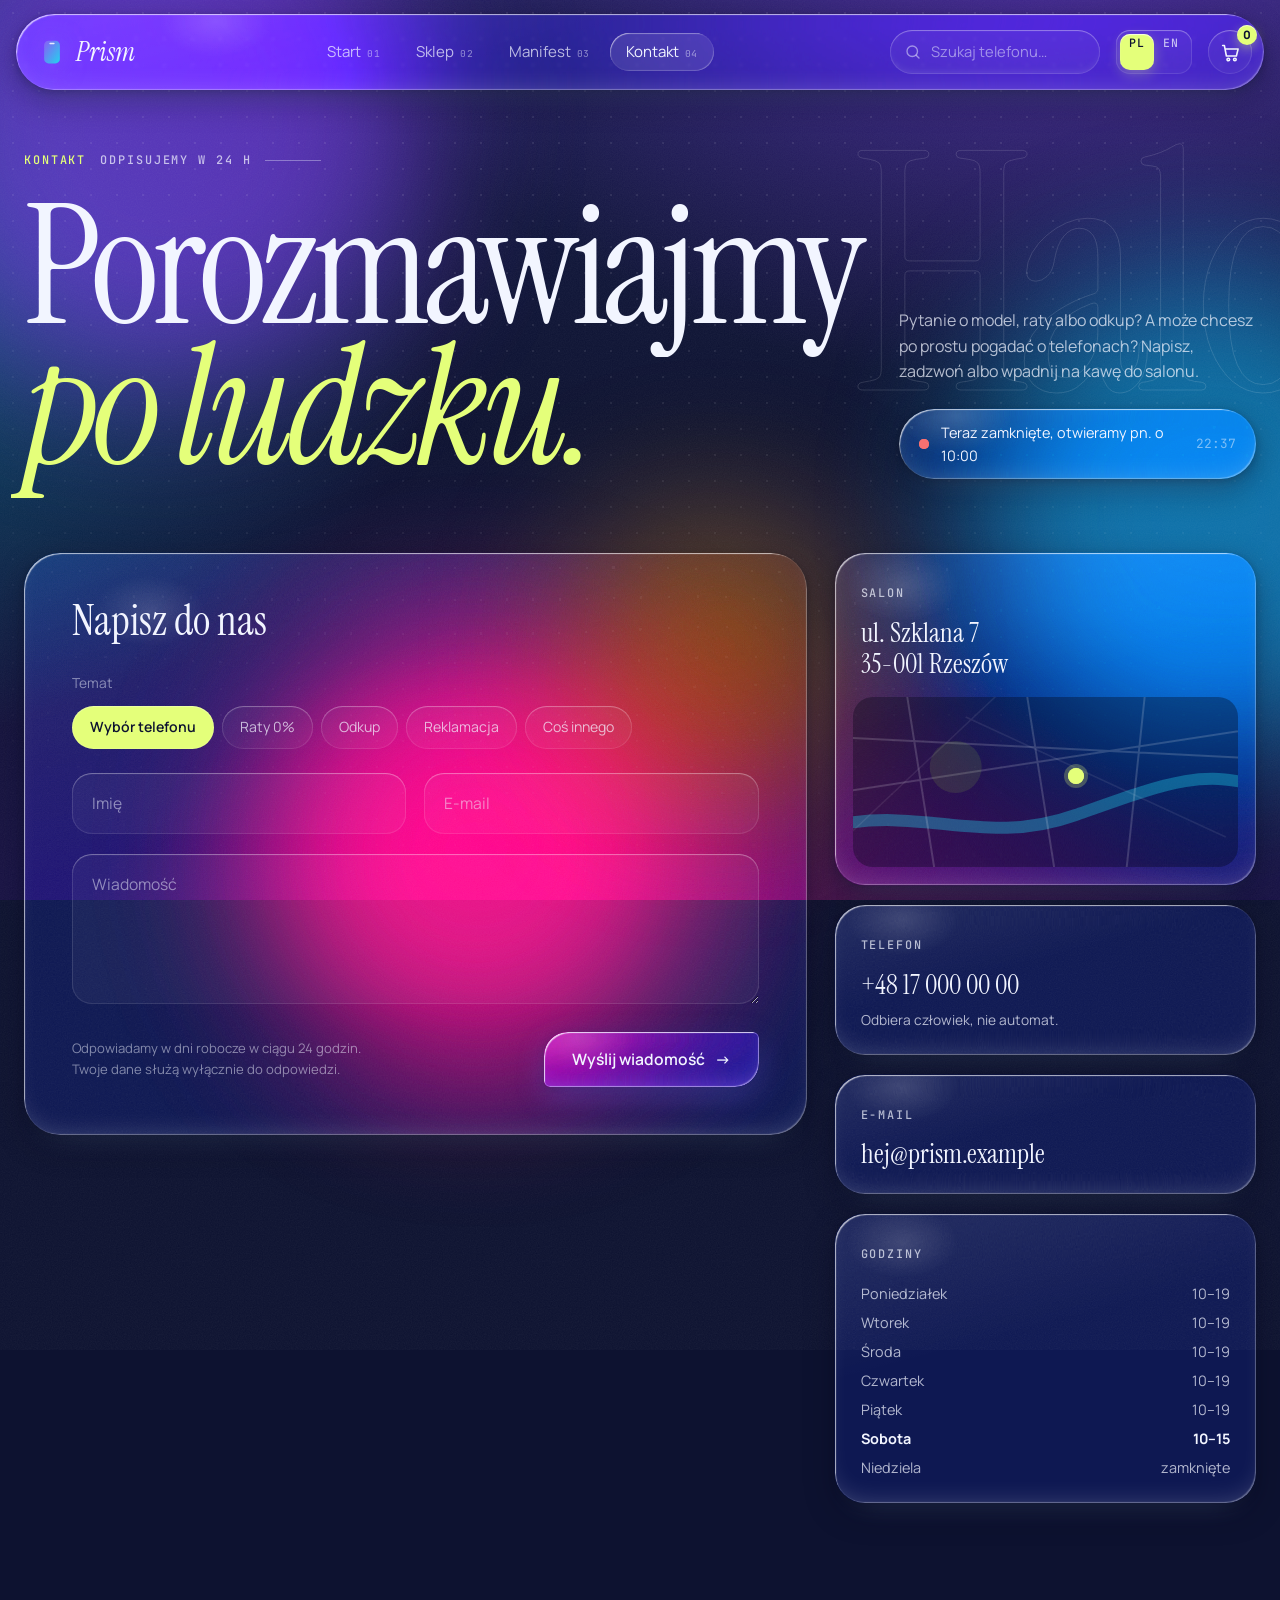
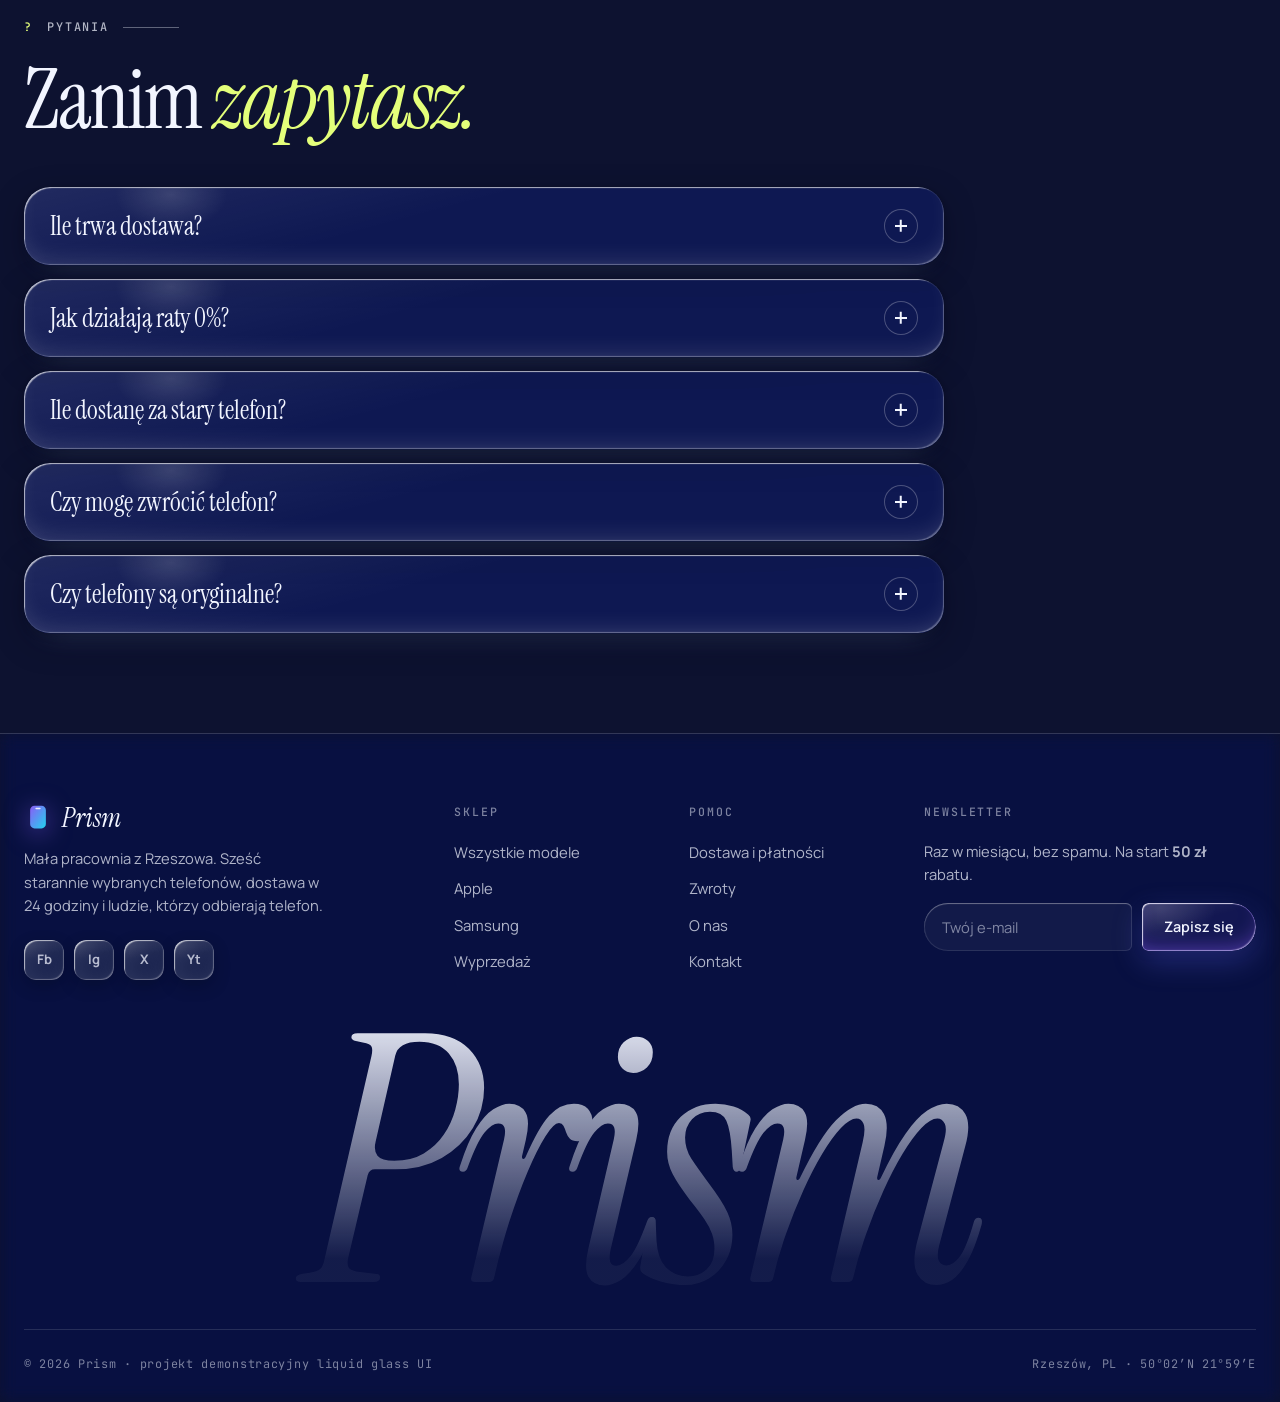
==== commit 58c52a3d: "Dodaj angielską wersję językową z przełącznikiem PL/EN - teksty statyczne oznaczone data-i18n, słown" ====
--- a/kontakt.html
+++ b/kontakt.html
@@ -3,18 +3,19 @@
 <head>
   <meta charset="UTF-8">
   <meta name="viewport" content="width=device-width, initial-scale=1">
-  <title>Kontakt — Prism</title>
-  <meta name="description" content="Napisz, zadzwoń albo wpadnij do salonu Prism w Rzeszowie. Odpowiadamy w 24 godziny.">
+  <title data-i18n="meta.contact.title">Kontakt — Prism</title>
+  <meta name="description" content="Napisz, zadzwoń albo wpadnij do salonu Prism w Rzeszowie. Odpowiadamy w 24 godziny." data-i18n-content="meta.contact.desc">
   <link rel="icon" href="data:image/svg+xml,%3Csvg xmlns='http://www.w3.org/2000/svg' viewBox='0 0 64 64'%3E%3Cdefs%3E%3ClinearGradient id='g' x1='0' y1='0' x2='1' y2='1'%3E%3Cstop offset='0' stop-color='%238b5cf6'/%3E%3Cstop offset='1' stop-color='%2322d3ee'/%3E%3C/linearGradient%3E%3C/defs%3E%3Crect x='14' y='6' width='36' height='52' rx='10' fill='url(%23g)'/%3E%3Crect x='26' y='11' width='12' height='3' rx='1.5' fill='rgba(255,255,255,.85)'/%3E%3C/svg%3E">
   <link rel="preconnect" href="https://fonts.googleapis.com">
   <link rel="preconnect" href="https://fonts.gstatic.com" crossorigin>
   <link rel="stylesheet" href="https://fonts.googleapis.com/css2?family=Instrument+Serif:ital@0;1&family=JetBrains+Mono:wght@400;500&family=Manrope:wght@300..800&display=swap">
   <link rel="stylesheet" href="styles.css">
+  <script src="i18n.js"></script>
 </head>
 <body data-page="contact">
 
   <!-- Kurtyna przejścia między podstronami -->
-  <div class="curtain" aria-hidden="true"><span>Prism</span><small>Kontakt</small></div>
+  <div class="curtain" aria-hidden="true"><span>Prism</span><small data-i18n="curtain.contact">Kontakt</small></div>
 
   <!-- Tło: gradient + pływające kule światła -->
   <div class="bg" aria-hidden="true">
@@ -42,7 +43,7 @@
   <!-- ===== NAGŁÓWEK ===== -->
   <header class="site-header" id="siteHeader">
     <div class="header-inner glass">
-      <a class="logo" href="index.html" aria-label="Prism — strona główna">
+      <a class="logo" href="index.html" aria-label="Prism — strona główna" data-i18n-aria-label="nav.logo">
         <svg class="logo-mark" viewBox="0 0 64 64" aria-hidden="true">
           <rect x="14" y="6" width="36" height="52" rx="10" fill="url(#logo-g)"/>
           <rect x="26" y="11" width="12" height="3" rx="1.5" fill="rgba(255,255,255,.85)"/>
@@ -50,12 +51,12 @@
         <span>Prism</span>
       </a>
 
-      <nav class="main-nav" id="mainNav" aria-label="Nawigacja główna">
+      <nav class="main-nav" id="mainNav" aria-label="Nawigacja główna" data-i18n-aria-label="nav.label">
         <ul>
-          <li><a href="index.html">Start<sup>01</sup></a></li>
-          <li><a href="sklep.html">Sklep<sup>02</sup></a></li>
-          <li><a href="manifest.html">Manifest<sup>03</sup></a></li>
-          <li><a href="kontakt.html" aria-current="page">Kontakt<sup>04</sup></a></li>
+          <li><a href="index.html"><span data-i18n="nav.home">Start</span><sup>01</sup></a></li>
+          <li><a href="sklep.html"><span data-i18n="nav.shop">Sklep</span><sup>02</sup></a></li>
+          <li><a href="manifest.html"><span data-i18n="nav.manifest">Manifest</span><sup>03</sup></a></li>
+          <li><a href="kontakt.html" aria-current="page"><span data-i18n="nav.contact">Kontakt</span><sup>04</sup></a></li>
         </ul>
       </nav>
 
@@ -64,10 +65,14 @@
           <circle cx="11" cy="11" r="7"/>
           <path d="M20 20l-3.8-3.8"/>
         </svg>
-        <input type="search" id="searchInput" placeholder="Szukaj telefonu…" autocomplete="off" aria-label="Szukaj telefonu">
+        <input type="search" id="searchInput" placeholder="Szukaj telefonu…" data-i18n-placeholder="nav.search" autocomplete="off" aria-label="Szukaj telefonu" data-i18n-aria-label="nav.searchLabel">
       </label>
 
-      <button class="cart-btn" id="cartBtn" type="button" aria-label="Koszyk">
+      <button class="lang-switch" id="langSwitch" type="button" aria-label="Zmień język na angielski" data-i18n-aria-label="nav.lang">
+        <span data-lang="pl">PL</span><span data-lang="en">EN</span>
+      </button>
+
+      <button class="cart-btn" id="cartBtn" type="button" aria-label="Koszyk" data-i18n-aria-label="nav.cart">
         <svg viewBox="0 0 24 24" fill="none" stroke="currentColor" stroke-width="1.8" stroke-linecap="round" stroke-linejoin="round" aria-hidden="true">
           <path d="M3 4h2l2.3 12h11.4l2-8H6"/>
           <circle cx="9.5" cy="20" r="1.5"/>
@@ -85,16 +90,16 @@
   <main>
 
     <section class="page-hero">
-      <span class="ghost-word" aria-hidden="true" style="right:-3vw; top:16vh">Halo</span>
+      <span class="ghost-word" aria-hidden="true" style="right:-3vw; top:16vh" data-i18n="contact.ghost">Halo</span>
       <div class="container">
-        <span class="label reveal" style="--d:.5s"><b>Kontakt</b> Odpisujemy w 24 h</span>
+        <span class="label reveal" style="--d:.5s" data-i18n="contact.label"><b>Kontakt</b> Odpisujemy w 24 h</span>
         <div class="page-intro">
-          <h1 class="page-title" data-split style="--d:.45s">Porozmawiajmy<br><em>po ludzku.</em></h1>
+          <h1 class="page-title" data-split style="--d:.45s" data-i18n="contact.title">Porozmawiajmy<br><em>po ludzku.</em></h1>
           <div class="reveal" style="--d:.7s">
-            <p>Pytanie o model, raty albo odkup? A może chcesz po prostu pogadać o telefonach? Napisz, zadzwoń albo wpadnij na kawę do salonu.</p>
+            <p data-i18n="contact.intro">Pytanie o model, raty albo odkup? A może chcesz po prostu pogadać o telefonach? Napisz, zadzwoń albo wpadnij na kawę do salonu.</p>
             <div class="status-pill glass" id="statusPill" style="margin-top:24px">
               <span class="pulse" aria-hidden="true"></span>
-              <span id="statusText">Sprawdzamy, czy salon jest otwarty…</span>
+              <span id="statusText" data-i18n="contact.checking">Sprawdzamy, czy salon jest otwarty…</span>
               <time id="statusTime"></time>
             </div>
           </div>
@@ -105,32 +110,32 @@
     <section class="contact">
       <div class="container contact-grid">
         <form class="form-card glass reveal" id="contactForm" novalidate>
-          <h2>Napisz do nas</h2>
+          <h2 data-i18n="contact.formTitle">Napisz do nas</h2>
           <fieldset class="topics">
-            <legend>Temat</legend>
+            <legend data-i18n="contact.topic">Temat</legend>
             <div>
-              <input type="radio" name="topic" id="topic0" value="Wybór telefonu" checked><label for="topic0">Wybór telefonu</label>
-              <input type="radio" name="topic" id="topic1" value="Raty 0%"><label for="topic1">Raty 0%</label>
-              <input type="radio" name="topic" id="topic2" value="Odkup"><label for="topic2">Odkup</label>
-              <input type="radio" name="topic" id="topic3" value="Reklamacja"><label for="topic3">Reklamacja</label>
-              <input type="radio" name="topic" id="topic4" value="Coś innego"><label for="topic4">Coś innego</label>
+              <input type="radio" name="topic" id="topic0" value="Wybór telefonu" checked><label for="topic0" data-i18n="contact.topic0">Wybór telefonu</label>
+              <input type="radio" name="topic" id="topic1" value="Raty 0%"><label for="topic1" data-i18n="contact.topic1">Raty 0%</label>
+              <input type="radio" name="topic" id="topic2" value="Odkup"><label for="topic2" data-i18n="contact.topic2">Odkup</label>
+              <input type="radio" name="topic" id="topic3" value="Reklamacja"><label for="topic3" data-i18n="contact.topic3">Reklamacja</label>
+              <input type="radio" name="topic" id="topic4" value="Coś innego"><label for="topic4" data-i18n="contact.topic4">Coś innego</label>
             </div>
           </fieldset>
           <div class="field-row">
-            <div class="field"><input id="fName" name="name" type="text" placeholder=" " autocomplete="name" required><label for="fName">Imię</label></div>
+            <div class="field"><input id="fName" name="name" type="text" placeholder=" " autocomplete="name" required><label for="fName" data-i18n="contact.name">Imię</label></div>
             <div class="field"><input id="fEmail" name="email" type="email" placeholder=" " autocomplete="email" required><label for="fEmail">E-mail</label></div>
           </div>
-          <div class="field"><textarea id="fMsg" name="message" placeholder=" " required></textarea><label for="fMsg">Wiadomość</label></div>
+          <div class="field"><textarea id="fMsg" name="message" placeholder=" " required></textarea><label for="fMsg" data-i18n="contact.msg">Wiadomość</label></div>
           <div class="form-foot">
-            <p>Odpowiadamy w dni robocze w ciągu 24 godzin. Twoje dane służą wyłącznie do odpowiedzi.</p>
-            <button class="btn btn-primary glass" type="submit">Wyślij wiadomość <span class="arrow">→</span></button>
+            <p data-i18n="contact.privacy">Odpowiadamy w dni robocze w ciągu 24 godzin. Twoje dane służą wyłącznie do odpowiedzi.</p>
+            <button class="btn btn-primary glass" type="submit"><span data-i18n="contact.send">Wyślij wiadomość</span> <span class="arrow">→</span></button>
           </div>
         </form>
 
         <div class="info-stack">
           <div class="info-card glass reveal">
-            <span class="label no-line">Salon</span>
-            <address>ul. Szklana 7<br>35-001 Rzeszów</address>
+            <span class="label no-line" data-i18n="contact.studio">Salon</span>
+            <address data-i18n="contact.address">ul. Szklana 7<br>35-001 Rzeszów</address>
             <div class="map" aria-hidden="true">
               <svg viewBox="0 0 400 170" preserveAspectRatio="xMidYMid slice" fill="none">
                 <path d="M-10 128 C 80 110, 140 150, 230 118 S 360 70, 420 92" stroke="rgba(34,211,238,.35)" stroke-width="12" stroke-linecap="round"/>
@@ -142,24 +147,24 @@
             </div>
           </div>
           <div class="info-card glass reveal" style="--d:.06s">
-            <span class="label no-line">Telefon</span>
+            <span class="label no-line" data-i18n="contact.phone">Telefon</span>
             <a href="tel:+48170000000">+48 17 000 00 00</a>
-            <p>Odbiera człowiek, nie automat.</p>
+            <p data-i18n="contact.phoneNote">Odbiera człowiek, nie automat.</p>
           </div>
           <div class="info-card glass reveal" style="--d:.12s">
             <span class="label no-line">E-mail</span>
             <a href="mailto:hej@prism.example">hej@prism.example</a>
           </div>
           <div class="info-card glass reveal" style="--d:.18s">
-            <span class="label no-line">Godziny</span>
+            <span class="label no-line" data-i18n="contact.hours">Godziny</span>
             <div class="hours">
-              <div data-day="1"><span>Poniedziałek</span><span>10–19</span></div>
-              <div data-day="2"><span>Wtorek</span><span>10–19</span></div>
-              <div data-day="3"><span>Środa</span><span>10–19</span></div>
-              <div data-day="4"><span>Czwartek</span><span>10–19</span></div>
-              <div data-day="5"><span>Piątek</span><span>10–19</span></div>
-              <div data-day="6"><span>Sobota</span><span>10–15</span></div>
-              <div data-day="0"><span>Niedziela</span><span>zamknięte</span></div>
+              <div data-day="1"><span data-i18n="day.1">Poniedziałek</span><span>10–19</span></div>
+              <div data-day="2"><span data-i18n="day.2">Wtorek</span><span>10–19</span></div>
+              <div data-day="3"><span data-i18n="day.3">Środa</span><span>10–19</span></div>
+              <div data-day="4"><span data-i18n="day.4">Czwartek</span><span>10–19</span></div>
+              <div data-day="5"><span data-i18n="day.5">Piątek</span><span>10–19</span></div>
+              <div data-day="6"><span data-i18n="day.6">Sobota</span><span>10–15</span></div>
+              <div data-day="0"><span data-i18n="day.0">Niedziela</span><span data-i18n="contact.closed">zamknięte</span></div>
             </div>
           </div>
         </div>
@@ -170,16 +175,16 @@
       <div class="container">
         <div class="section-top">
           <div>
-            <span class="label reveal"><b>?</b> Pytania</span>
-            <h2 class="display" data-split>Zanim <em>zapytasz.</em></h2>
+            <span class="label reveal" data-i18n="contact.faqLabel"><b>?</b> Pytania</span>
+            <h2 class="display" data-split data-i18n="contact.faqTitle">Zanim <em>zapytasz.</em></h2>
           </div>
         </div>
         <div class="faq-list">
-          <details class="faq-item glass"><summary>Ile trwa dostawa?<i aria-hidden="true"></i></summary><p>Zamówienia złożone do 15:00 wysyłamy tego samego dnia. Kurier dostarcza je zwykle następnego dnia roboczego, za darmo.</p></details>
-          <details class="faq-item glass"><summary>Jak działają raty 0%?<i aria-hidden="true"></i></summary><p>Rozkładasz płatność nawet na 20 rat. Nie płacisz odsetek ani prowizji: suma rat to dokładnie cena telefonu. Decyzja zapada online w kilka minut.</p></details>
-          <details class="faq-item glass"><summary>Ile dostanę za stary telefon?<i aria-hidden="true"></i></summary><p>Wycena zależy od modelu i stanu. Wpadnij do salonu albo wyślij nam zdjęcia, a ofertę dostaniesz w dziesięć minut. Kwotę odejmiemy od ceny nowego telefonu.</p></details>
-          <details class="faq-item glass"><summary>Czy mogę zwrócić telefon?<i aria-hidden="true"></i></summary><p>Tak, masz 30 dni na zwrot bez podawania przyczyny. Wystarczy, że telefon nie będzie uszkodzony.</p></details>
-          <details class="faq-item glass"><summary>Czy telefony są oryginalne?<i aria-hidden="true"></i></summary><p>Wyłącznie. Kupujemy bezpośrednio od polskich dystrybutorów, a każdy telefon ma gwarancję producenta.</p></details>
+          <details class="faq-item glass"><summary><span data-i18n="faq.q1">Ile trwa dostawa?</span><i aria-hidden="true"></i></summary><p data-i18n="faq.a1">Zamówienia złożone do 15:00 wysyłamy tego samego dnia. Kurier dostarcza je zwykle następnego dnia roboczego, za darmo.</p></details>
+          <details class="faq-item glass"><summary><span data-i18n="faq.q2">Jak działają raty 0%?</span><i aria-hidden="true"></i></summary><p data-i18n="faq.a2">Rozkładasz płatność nawet na 20 rat. Nie płacisz odsetek ani prowizji: suma rat to dokładnie cena telefonu. Decyzja zapada online w kilka minut.</p></details>
+          <details class="faq-item glass"><summary><span data-i18n="faq.q3">Ile dostanę za stary telefon?</span><i aria-hidden="true"></i></summary><p data-i18n="faq.a3">Wycena zależy od modelu i stanu. Wpadnij do salonu albo wyślij nam zdjęcia, a ofertę dostaniesz w dziesięć minut. Kwotę odejmiemy od ceny nowego telefonu.</p></details>
+          <details class="faq-item glass"><summary><span data-i18n="faq.q4">Czy mogę zwrócić telefon?</span><i aria-hidden="true"></i></summary><p data-i18n="faq.a4">Tak, masz 30 dni na zwrot bez podawania przyczyny. Wystarczy, że telefon nie będzie uszkodzony.</p></details>
+          <details class="faq-item glass"><summary><span data-i18n="faq.q5">Czy telefony są oryginalne?</span><i aria-hidden="true"></i></summary><p data-i18n="faq.a5">Wyłącznie. Kupujemy bezpośrednio od polskich dystrybutorów, a każdy telefon ma gwarancję producenta.</p></details>
         </div>
       </div>
     </section>
@@ -198,7 +203,7 @@
             </svg>
             <span>Prism</span>
           </a>
-          <p>Mała pracownia z Rzeszowa. Sześć starannie wybranych telefonów, dostawa w 24 godziny i ludzie, którzy odbierają telefon.</p>
+          <p data-i18n="footer.about">Mała pracownia z Rzeszowa. Sześć starannie wybranych telefonów, dostawa w 24 godziny i ludzie, którzy odbierają telefon.</p>
           <div class="socials">
             <a href="#" class="glass" aria-label="Facebook">Fb</a>
             <a href="#" class="glass" aria-label="Instagram">Ig</a>
@@ -207,41 +212,41 @@
           </div>
         </div>
 
-        <nav class="footer-col" aria-label="Sklep">
-          <h4>Sklep</h4>
+        <nav class="footer-col" aria-label="Sklep" data-i18n-aria-label="footer.shop">
+          <h4 data-i18n="footer.shop">Sklep</h4>
           <ul>
-            <li><a href="sklep.html">Wszystkie modele</a></li>
+            <li><a href="sklep.html" data-i18n="footer.all">Wszystkie modele</a></li>
             <li><a href="sklep.html?q=apple">Apple</a></li>
             <li><a href="sklep.html?q=samsung">Samsung</a></li>
-            <li><a href="index.html#okazja">Wyprzedaż</a></li>
+            <li><a href="index.html#okazja" data-i18n="footer.sale">Wyprzedaż</a></li>
           </ul>
         </nav>
 
-        <nav class="footer-col" aria-label="Pomoc">
-          <h4>Pomoc</h4>
+        <nav class="footer-col" aria-label="Pomoc" data-i18n-aria-label="footer.help">
+          <h4 data-i18n="footer.help">Pomoc</h4>
           <ul>
-            <li><a href="kontakt.html#faq">Dostawa i płatności</a></li>
-            <li><a href="kontakt.html#faq">Zwroty</a></li>
-            <li><a href="manifest.html">O nas</a></li>
-            <li><a href="kontakt.html">Kontakt</a></li>
+            <li><a href="kontakt.html#faq" data-i18n="footer.delivery">Dostawa i płatności</a></li>
+            <li><a href="kontakt.html#faq" data-i18n="footer.returns">Zwroty</a></li>
+            <li><a href="manifest.html" data-i18n="footer.about2">O nas</a></li>
+            <li><a href="kontakt.html" data-i18n="nav.contact">Kontakt</a></li>
           </ul>
         </nav>
 
         <div class="footer-col footer-news">
           <h4>Newsletter</h4>
-          <p>Raz w miesiącu, bez spamu. Na start <strong>50 zł</strong> rabatu.</p>
+          <p data-i18n="footer.newsText">Raz w miesiącu, bez spamu. Na start <strong>50 zł</strong> rabatu.</p>
           <form class="newsletter-form" id="newsletterForm" novalidate>
-            <input type="email" id="newsletterEmail" placeholder="Twój e-mail" required aria-label="Adres e-mail">
-            <button class="btn btn-primary glass" type="submit">Zapisz się</button>
+            <input type="email" id="newsletterEmail" placeholder="Twój e-mail" data-i18n-placeholder="footer.email" required aria-label="Adres e-mail" data-i18n-aria-label="footer.emailLabel">
+            <button class="btn btn-primary glass" type="submit" data-i18n="footer.subscribe">Zapisz się</button>
           </form>
-          <p class="newsletter-msg" id="newsletterMsg" hidden>Dziękujemy, sprawdź skrzynkę.</p>
+          <p class="newsletter-msg" id="newsletterMsg" hidden data-i18n="footer.thanks">Dziękujemy, sprawdź skrzynkę.</p>
         </div>
       </div>
 
       <p class="footer-word" aria-hidden="true">Prism</p>
 
       <div class="footer-bottom">
-        <p>© <span class="js-year">2026</span> Prism · projekt demonstracyjny liquid glass UI</p>
+        <p>© <span class="js-year">2026</span> Prism · <span data-i18n="footer.demo">projekt demonstracyjny liquid glass UI</span></p>
         <p>Rzeszów, PL · 50°02′N 21°59′E</p>
       </div>
     </div>
@@ -249,18 +254,18 @@
 
   <!-- ===== KOSZYK ===== -->
   <div class="scrim" id="scrim"></div>
-  <aside class="drawer glass" id="drawer" aria-hidden="true" aria-label="Koszyk">
+  <aside class="drawer glass" id="drawer" aria-hidden="true" aria-label="Koszyk" data-i18n-aria-label="nav.cart">
     <div class="drawer-head">
-      <h2>Koszyk<em id="drawerQty"></em></h2>
-      <button class="icon-btn" id="drawerClose" type="button" aria-label="Zamknij koszyk">
+      <h2><span data-i18n="cart.title">Koszyk</span><em id="drawerQty"></em></h2>
+      <button class="icon-btn" id="drawerClose" type="button" aria-label="Zamknij koszyk" data-i18n-aria-label="cart.close">
         <svg viewBox="0 0 24 24" fill="none" stroke="currentColor" stroke-width="1.8" stroke-linecap="round" aria-hidden="true"><path d="M6 6l12 12M18 6L6 18"/></svg>
       </button>
     </div>
     <div class="drawer-items" id="drawerItems"></div>
     <div class="drawer-foot">
-      <div class="drawer-total"><span>Razem</span><strong id="drawerTotal">0 zł</strong></div>
-      <p class="drawer-note">Dostawa gratis · wysyłka w 24 h · 30 dni na zwrot</p>
-      <button class="btn btn-primary glass" id="checkoutBtn" type="button">Przejdź do kasy <span class="arrow">→</span></button>
+      <div class="drawer-total"><span data-i18n="cart.total">Razem</span><strong id="drawerTotal">0 zł</strong></div>
+      <p class="drawer-note" data-i18n="cart.note">Dostawa gratis · wysyłka w 24 h · 30 dni na zwrot</p>
+      <button class="btn btn-primary glass" id="checkoutBtn" type="button"><span data-i18n="cart.checkout">Przejdź do kasy</span> <span class="arrow">→</span></button>
     </div>
   </aside>
 
--- a/styles.css
+++ b/styles.css
@@ -452,6 +452,57 @@
 
 .search-box input::-webkit-search-cancel-button { -webkit-appearance: none; }
 
+/* Przełącznik języka — dwie litery, limonkowa kostka przelewa się między nimi */
+
+.lang-switch {
+  position: relative;
+  display: grid;
+  grid-template-columns: 1fr 1fr;
+  flex-shrink: 0;
+  height: 44px;
+  padding: 4px;
+  border: none;
+  border-radius: 14px;
+  background: rgba(255, 255, 255, .04);
+  box-shadow: inset 0 1px 1px rgba(255, 255, 255, .3), inset 0 0 0 1px rgba(255, 255, 255, .1);
+  font-family: var(--mono);
+  font-size: .72rem;
+  font-weight: 500;
+  letter-spacing: .08em;
+  cursor: pointer;
+}
+
+.lang-switch::before {
+  content: "";
+  position: absolute;
+  top: 4px;
+  bottom: 4px;
+  left: 4px;
+  width: calc(50% - 4px);
+  border-radius: 10px;
+  background: var(--lime);
+  box-shadow: inset 0 1px 1px rgba(255, 255, 255, .8), 0 4px 14px rgba(228, 255, 122, .3);
+  transition: transform .5s var(--ease-jelly);
+}
+
+.lang-switch[data-active="en"]::before { transform: translateX(100%); }
+
+.lang-switch span {
+  position: relative;
+  display: grid;
+  place-items: center;
+  width: 34px;
+  color: var(--muted);
+  transition: color .3s;
+}
+
+.lang-switch[data-active="pl"] [data-lang="pl"],
+.lang-switch[data-active="en"] [data-lang="en"] { color: #0d1230; }
+
+.lang-switch:hover span { color: var(--ink); }
+.lang-switch:hover[data-active="pl"] [data-lang="pl"],
+.lang-switch:hover[data-active="en"] [data-lang="en"] { color: #0d1230; }
+
 /* Koszyk */
 
 .cart-btn {
@@ -584,7 +635,7 @@
   width: 40px;
   height: 40px;
   border: none;
-  border-radius: 999px;
+  border-radius: 12px;
   display: grid;
   place-items: center;
   background: rgba(255, 255, 255, .06);
@@ -700,14 +751,17 @@
 
 .drawer-note { font-size: .8rem; color: var(--faint); margin-bottom: 16px; }
 
-.drawer-foot .btn { width: 100%; }
+.drawer-foot .btn { --lg-r: 18px; width: 100%; }
 
 /* ============================================================
    PRZYCISKI I DROBNE ELEMENTY
    ============================================================ */
 
+/* Kształty przycisków: --lg-r przyjmuje do czterech promieni (jak border-radius),
+   a clip-path warstwy refrakcji używa tej samej wartości — szkło zawsze
+   pokrywa się z obrysem. Domyślnie „liść”: dwa przeciwległe rogi ostre. */
 .btn {
-  --lg-r: 999px;
+  --lg-r: 24px 6px 24px 6px;
   --lg-blur: 0px;
   position: relative;
   overflow: hidden;
@@ -716,7 +770,7 @@
   justify-content: center;
   gap: 10px;
   padding: 15px 28px;
-  border-radius: 999px;
+  border-radius: var(--lg-r);
   border: none;
   background: none;
   font: inherit;
@@ -784,13 +838,23 @@
   box-shadow: 0 16px 40px rgba(99, 102, 241, .5), 0 2px 8px rgba(3, 6, 24, .25);
 }
 
-.btn-ghost { --lg-r: 999px; --lg-blur: 0px; }
+.btn-lg { --lg-r: 36px 8px 36px 8px; padding: 19px 36px; font-size: 1.05rem; }
+
+/* ghost = surowa, prawie prostokątna tafla z redakcyjnym liternictwem */
+.btn-ghost,
+.btn-ghost.btn-lg {
+  --lg-r: 8px;
+  --lg-blur: 0px;
+  font-family: var(--mono);
+  font-size: .78rem;
+  font-weight: 500;
+  letter-spacing: .14em;
+  text-transform: uppercase;
+}
 
 .btn-ghost:hover { --lg-tint: rgba(255, 255, 255, .08); transform: translateY(-2px); }
 
-.btn-lg { padding: 19px 34px; font-size: 1.05rem; }
-
-/* okrągły szklany przycisk ze strzałką */
+/* szklany przycisk ze strzałką: domyślnie koło, w kontekstach inne bryły */
 .round-btn {
   --lg-r: 999px;
   --lg-blur: 0px;
@@ -807,6 +871,12 @@
 .round-btn svg { width: 22px; height: 22px; }
 
 .round-btn:hover { --lg-tint: rgba(255, 255, 255, .08); }
+
+/* strzałki pierścienia — pionowe kapsuły po bokach karty */
+.ring-ui .round-btn { width: 54px; height: 92px; }
+
+/* nawigacja cytatów — kwadraty z miękkimi rogami */
+.voice-nav .round-btn { --lg-r: 16px; width: 56px; height: 56px; }
 
 /* etykieta sekcji: „01 — Kolekcja” */
 .label {
@@ -855,7 +925,7 @@
   grid-template-columns: 1fr minmax(240px, 380px);
   align-items: end;
   gap: 40px;
-  margin-bottom: 64px;
+  margin-bottom: 48px;
 }
 
 .section-top .label { margin-bottom: 22px; }
@@ -902,7 +972,7 @@
   --lg-blur: 0px;
   display: flex;
   overflow: hidden;
-  margin: 40px -2vw;
+  margin: 24px -2vw;
   padding: 22px 0;
   transform: rotate(-2.2deg);
   box-shadow: 0 20px 50px rgba(3, 6, 24, .35);
@@ -1201,7 +1271,7 @@
 
 .hero {
   position: relative;
-  min-height: 100svh;
+  min-height: 80svh;
   display: flex;
   align-items: center;
   padding: calc(var(--header-h) + 60px) 0 70px;
@@ -1339,16 +1409,22 @@
    STRONA GŁÓWNA — KARUZELA 3D (pierścień modeli)
    ============================================================ */
 
-.collection { position: relative; padding: 120px 0 80px; }
+.collection { position: relative; padding: 80px 0 50px; }
 
 .ring-stage {
-  --R: 420px;
+  /* --R: promień pierścienia, --pw/--ph: wymiary telefonu */
+  --R: clamp(420px, 44vw, 720px);
+  --pw: 210px;
+  --ph: 420px;
   position: relative;
-  height: 470px;
+  height: 640px;
+  /* scena na pełną szerokość okna — boczne telefony nie są ucinane do kolumny treści */
+  margin-inline: calc(50% - 50vw);
+  overflow: hidden;
   display: grid;
   place-items: center;
-  perspective: 1700px;
-  perspective-origin: 50% 30%;
+  perspective: 2200px;
+  perspective-origin: 50% 25%;
   cursor: grab;
   touch-action: pan-y;
   user-select: none;
@@ -1358,8 +1434,8 @@
 
 .ring {
   position: relative;
-  width: 150px;
-  height: 300px;
+  width: var(--pw);
+  height: var(--ph);
   transform-style: preserve-3d;
   transform: translateZ(calc(var(--R) * -1)) rotateY(var(--a, 0deg));
 }
@@ -1374,14 +1450,15 @@
 }
 
 .ring-item .p-phone {
-  width: 150px;
-  height: 300px;
-  border-radius: 34px;
-  -webkit-box-reflect: below 18px linear-gradient(transparent 62%, rgba(255, 255, 255, .22));
+  width: var(--pw);
+  height: var(--ph);
+  border-radius: 44px;
+  padding: 8px;
+  -webkit-box-reflect: below 22px linear-gradient(transparent 66%, rgba(255, 255, 255, .2));
 }
 
 .ring-item .p-phone::before,
-.ring-item .p-phone::after { border-radius: 28px; }
+.ring-item .p-phone::after { inset: 8px; border-radius: 36px; }
 
 .ring-item:not(.front) { filter: saturate(.55) brightness(.7); }
 
@@ -1433,7 +1510,7 @@
 .ring-count {
   position: absolute;
   top: 10px;
-  right: 0;
+  right: max(24px, calc((100% - var(--page-w)) / 2));
   font-family: var(--serif);
   font-size: 1.4rem;
   color: var(--faint);
@@ -1445,7 +1522,7 @@
    STRONA GŁÓWNA — OPOWIEŚĆ (przyklejony telefon + rozdziały)
    ============================================================ */
 
-.story { position: relative; height: 360vh; }
+.story { position: relative; height: 320vh; }
 
 .story-sticky {
   position: sticky;
@@ -1636,7 +1713,7 @@
    STRONA GŁÓWNA — OKAZJA (odliczanie nad olbrzymim −40%)
    ============================================================ */
 
-.deal { position: relative; padding: 140px 0; overflow: hidden; }
+.deal { position: relative; padding: 100px 0; overflow: hidden; }
 
 .deal-num {
   position: absolute;
@@ -1700,7 +1777,7 @@
    STRONA GŁÓWNA — GŁOSY KLIENTÓW
    ============================================================ */
 
-.voices { position: relative; padding: 130px 0; }
+.voices { position: relative; padding: 90px 0; }
 
 .voice-wrap {
   display: grid;
@@ -1772,7 +1849,7 @@
 
 .finale {
   position: relative;
-  padding: 140px 0 160px;
+  padding: 100px 0 120px;
   text-align: center;
 }
 
@@ -1784,7 +1861,7 @@
 
 .page-hero {
   position: relative;
-  padding: calc(var(--header-h) + 90px) 0 60px;
+  padding: calc(var(--header-h) + 70px) 0 44px;
 }
 
 .page-title {
@@ -1819,7 +1896,7 @@
    SKLEP
    ============================================================ */
 
-.shop { padding: 30px 0 120px; }
+.shop { padding: 20px 0 90px; }
 
 .filter-bar {
   --lg-r: 999px;
@@ -2034,7 +2111,7 @@
 .p-price strong { font-size: 1.22rem; }
 
 .add-btn {
-  --lg-r: 999px;
+  --lg-r: 20px 20px 20px 4px; /* dymek z ostrym rogiem */
   --lg-blur: 0px;
   position: relative;
   z-index: 2;
@@ -2253,7 +2330,7 @@
 }
 
 .segmented {
-  --lg-r: 999px;
+  --lg-r: 22px;
   --lg-blur: 0px;
   position: relative;
   display: flex;
@@ -2266,7 +2343,7 @@
   flex: 1;
   padding: 12px 10px;
   border: none;
-  border-radius: 999px;
+  border-radius: 16px;
   background: none;
   font-size: .92rem;
   font-weight: 600;
@@ -2281,7 +2358,7 @@
   position: absolute;
   top: 6px;
   bottom: 6px;
-  border-radius: 999px;
+  border-radius: 16px;
   background: var(--lime);
   box-shadow: inset 0 1px 1px rgba(255, 255, 255, .8), 0 6px 18px rgba(228, 255, 122, .3);
   transition: left .5s var(--ease-jelly), width .5s var(--ease-jelly);
@@ -2329,7 +2406,7 @@
   padding-top: 3px;
 }
 
-.related { padding: 60px 0 120px; }
+.related { padding: 40px 0 90px; }
 
 /* ============================================================
    MANIFEST
@@ -2392,7 +2469,7 @@
   color: var(--faint);
 }
 
-.scrub-sec { padding: 120px 0; }
+.scrub-sec { padding: 90px 0; }
 
 .scrub {
   font-family: var(--serif);
@@ -2408,14 +2485,14 @@
 
 .scrub .wd.lit.acc { color: var(--lime); font-style: italic; }
 
-.principles { padding: 60px 0 120px; }
+.principles { padding: 40px 0 90px; }
 
 .principle {
   display: grid;
   grid-template-columns: 220px 1fr 1fr;
   gap: 40px;
   align-items: start;
-  padding: 50px 0;
+  padding: 40px 0;
   box-shadow: inset 0 1px 0 var(--hairline);
 }
 
@@ -2441,7 +2518,7 @@
 
 .principle p { color: var(--muted); padding-top: 8px; }
 
-.timeline { padding: 80px 0 120px; }
+.timeline { padding: 50px 0 90px; }
 
 .tl-track {
   display: flex;
@@ -2488,7 +2565,7 @@
   display: grid;
   grid-template-columns: repeat(4, 1fr);
   gap: 20px;
-  padding: 40px 0 140px;
+  padding: 30px 0 100px;
 }
 
 .stat { box-shadow: inset 1px 0 0 var(--hairline); padding: 6px 0 6px 24px; }
@@ -2543,7 +2620,7 @@
 
 .status-pill time { font-family: var(--mono); font-size: .8rem; color: var(--faint); }
 
-.contact { padding: 40px 0 100px; }
+.contact { padding: 30px 0 80px; }
 
 .contact-grid {
   display: grid;
@@ -2712,7 +2789,7 @@
 
 .hours div.today { color: var(--ink); font-weight: 700; }
 
-.faq { padding: 40px 0 140px; }
+.faq { padding: 30px 0 100px; }
 
 .faq-list { display: grid; gap: 14px; max-width: 920px; }
 
@@ -2795,7 +2872,7 @@
 .socials { display: flex; gap: 10px; }
 
 .socials a {
-  --lg-r: 999px;
+  --lg-r: 12px;
   --lg-blur: 0px;
   width: 40px;
   height: 40px;
@@ -2835,7 +2912,7 @@
   min-width: 0;
   height: 48px;
   padding: 0 18px;
-  border-radius: 999px;
+  border-radius: 24px 6px 6px 24px;
   border: none;
   background: rgba(255, 255, 255, .04);
   box-shadow: inset 0 1px 1px rgba(255, 255, 255, .3), inset 0 0 0 1px rgba(255, 255, 255, .1);
@@ -2853,7 +2930,7 @@
   box-shadow: inset 0 1px 1px rgba(255, 255, 255, .35), inset 0 0 0 1px rgba(228, 255, 122, .5), 0 0 0 4px rgba(228, 255, 122, .1);
 }
 
-.newsletter-form .btn { padding: 0 22px; height: 48px; font-size: .9rem; }
+.newsletter-form .btn { --lg-r: 6px 24px 24px 6px; padding: 0 22px; height: 48px; font-size: .9rem; }
 
 .newsletter-msg { margin-top: 14px; font-size: .92rem; color: var(--lime); }
 
@@ -3024,11 +3101,13 @@
 
   .header-inner { padding-left: 16px; gap: 10px; }
 
+  .lang-switch span { width: 26px; }
+
   .logo span { display: none; }
 
   .phone3d { --w: 220px; --h: 456px; --r: 40px; }
 
-  .ring-stage { --R: 260px; height: 400px; }
+  .ring-stage { --R: 250px; --pw: 150px; --ph: 300px; height: 440px; }
 
   .ring-ui { grid-template-columns: 1fr 1fr; }
   .ring-info { grid-column: 1 / -1; order: -1; }
@@ -3056,6 +3135,8 @@
   .footer-grid { grid-template-columns: 1fr; gap: 32px; }
 
   .newsletter-form { flex-direction: column; }
+  .newsletter-form input { border-radius: 18px; }
+  .newsletter-form .btn { --lg-r: 18px; }
 
   .footer-bottom { justify-content: center; text-align: center; }
 }
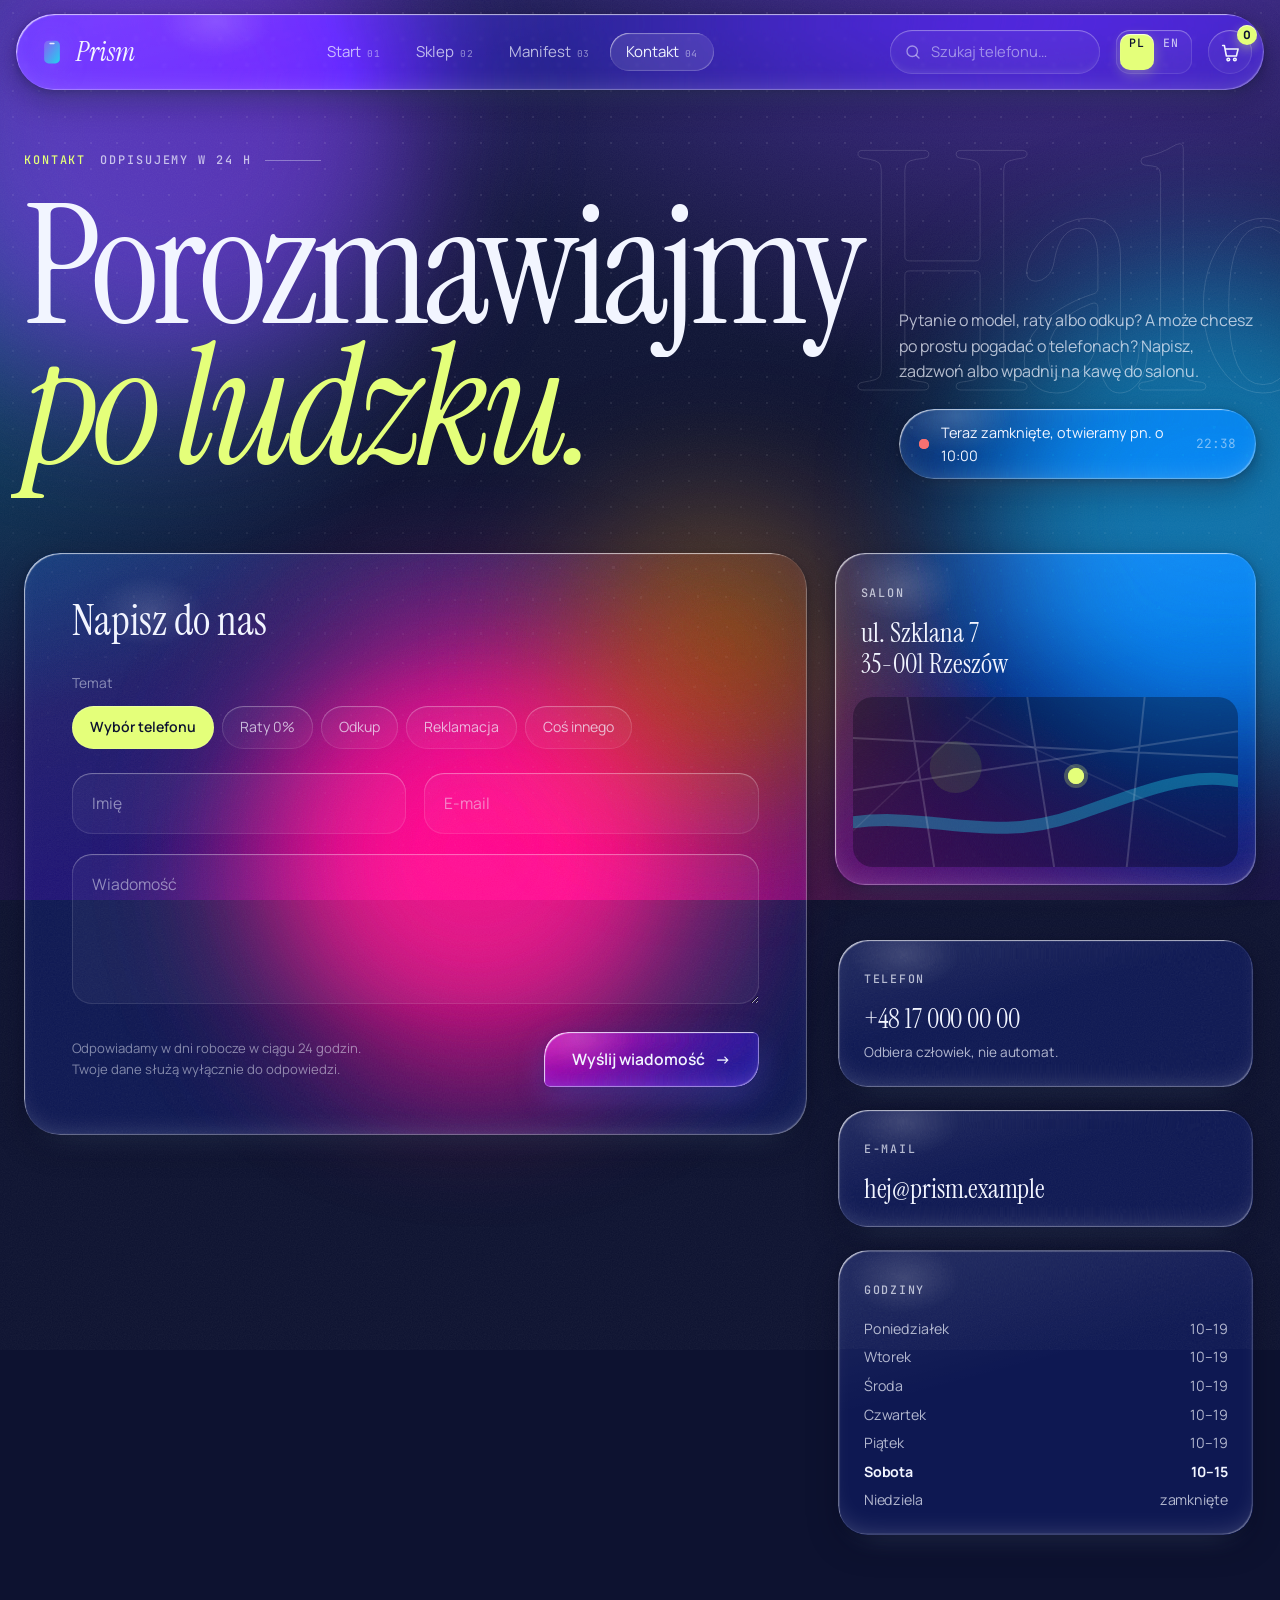
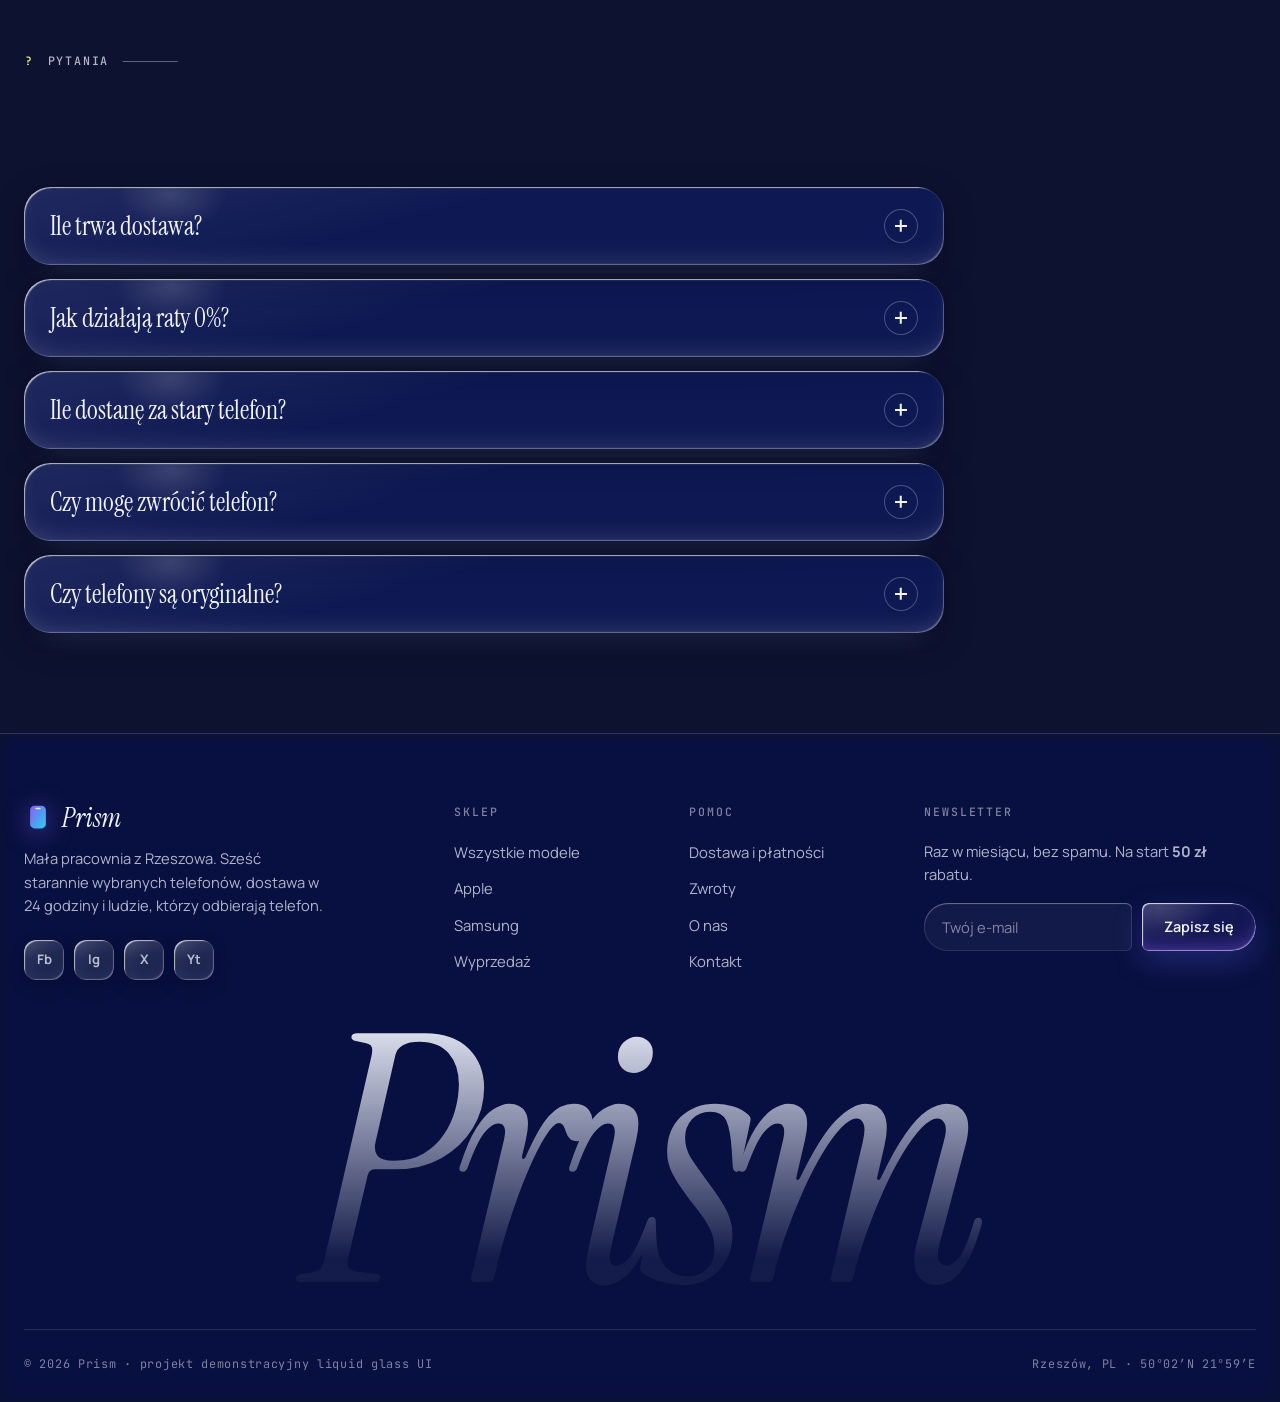
==== commit 08887be6: "Zastąp pauzy półpauzami Długie pauzy (—) w tytułach stron, etykietach, komunikatach i komentarzach z" ====
--- a/kontakt.html
+++ b/kontakt.html
@@ -3,7 +3,7 @@
 <head>
   <meta charset="UTF-8">
   <meta name="viewport" content="width=device-width, initial-scale=1">
-  <title data-i18n="meta.contact.title">Kontakt — Prism</title>
+  <title data-i18n="meta.contact.title">Kontakt – Prism</title>
   <meta name="description" content="Napisz, zadzwoń albo wpadnij do salonu Prism w Rzeszowie. Odpowiadamy w 24 godziny." data-i18n-content="meta.contact.desc">
   <link rel="icon" href="data:image/svg+xml,%3Csvg xmlns='http://www.w3.org/2000/svg' viewBox='0 0 64 64'%3E%3Cdefs%3E%3ClinearGradient id='g' x1='0' y1='0' x2='1' y2='1'%3E%3Cstop offset='0' stop-color='%238b5cf6'/%3E%3Cstop offset='1' stop-color='%2322d3ee'/%3E%3C/linearGradient%3E%3C/defs%3E%3Crect x='14' y='6' width='36' height='52' rx='10' fill='url(%23g)'/%3E%3Crect x='26' y='11' width='12' height='3' rx='1.5' fill='rgba(255,255,255,.85)'/%3E%3C/svg%3E">
   <link rel="preconnect" href="https://fonts.googleapis.com">
@@ -25,7 +25,7 @@
     <div class="orb orb-4"></div>
   </div>
 
-  <!-- Filtr SVG — refrakcja ciekłego szkła (feDisplacementMap zniekształca tło pod szkłem) -->
+  <!-- Filtr SVG – refrakcja ciekłego szkła (feDisplacementMap zniekształca tło pod szkłem) -->
   <svg class="lg-defs" width="0" height="0" aria-hidden="true" focusable="false">
     <defs>
       <linearGradient id="logo-g" x1="0" y1="0" x2="1" y2="1">
@@ -43,7 +43,7 @@
   <!-- ===== NAGŁÓWEK ===== -->
   <header class="site-header" id="siteHeader">
     <div class="header-inner glass">
-      <a class="logo" href="index.html" aria-label="Prism — strona główna" data-i18n-aria-label="nav.logo">
+      <a class="logo" href="index.html" aria-label="Prism – strona główna" data-i18n-aria-label="nav.logo">
         <svg class="logo-mark" viewBox="0 0 64 64" aria-hidden="true">
           <rect x="14" y="6" width="36" height="52" rx="10" fill="url(#logo-g)"/>
           <rect x="26" y="11" width="12" height="3" rx="1.5" fill="rgba(255,255,255,.85)"/>
--- a/styles.css
+++ b/styles.css
@@ -1,12 +1,12 @@
 /* ============================================================
-   PRISM — sklep z telefonami | LIQUID GLASS (styl iOS 26)
+   PRISM – sklep z telefonami | LIQUID GLASS (styl iOS 26)
    Szkło = 3 warstwy:
      ::before  → refrakcja tła (backdrop-filter + feDisplacementMap)
      ::after   → delikatny tint + świetlisty rant (rim light)
      treść     → normalny przepływ, ponad warstwami
 
    UWAGA: przodkowie elementów .glass nie mogą mieć opacity < 1,
-   filter ani mask — tworzą nowy „backdrop root” i szkło traci tło.
+   filter ani mask – tworzą nowy „backdrop root” i szkło traci tło.
    Dlatego wszystkie animacje wejścia opierają się na transform.
    ============================================================ */
 
@@ -85,7 +85,7 @@
 }
 
 /* ============================================================
-   TŁO — żywa „tapeta”: kolorowe kule + siatka punktów + ziarno
+   TŁO – żywa „tapeta”: kolorowe kule + siatka punktów + ziarno
    (im bogatsze tło, tym lepiej widać refrakcję szkła)
    ============================================================ */
 
@@ -101,7 +101,7 @@
 }
 
 .bg::after {
-  /* siatka punktów — przez soczewkę szkła pięknie faluje */
+  /* siatka punktów – przez soczewkę szkła pięknie faluje */
   content: "";
   position: absolute;
   inset: 0;
@@ -113,7 +113,7 @@
 }
 
 .bg::before {
-  /* ziarno filmowe — analogowa faktura zamiast sterylnego gradientu */
+  /* ziarno filmowe – analogowa faktura zamiast sterylnego gradientu */
   content: "";
   position: absolute;
   inset: -50%;
@@ -152,7 +152,7 @@
   to   { transform: translate(90px, 60px) scale(1.15); }
 }
 
-/* Olbrzymie konturowe słowa w tle sekcji — szkło nad nimi je załamuje */
+/* Olbrzymie konturowe słowa w tle sekcji – szkło nad nimi je załamuje */
 .ghost-word {
   position: absolute;
   z-index: -1;
@@ -168,7 +168,7 @@
 }
 
 /* ============================================================
-   LIQUID GLASS — rdzeń efektu
+   LIQUID GLASS – rdzeń efektu
    ============================================================ */
 
 .glass {
@@ -185,7 +185,7 @@
 }
 
 .glass::before {
-  /* warstwa refrakcji: bez rozmycia — tylko załamanie obrazu jak przez wodę.
+  /* warstwa refrakcji: bez rozmycia – tylko załamanie obrazu jak przez wodę.
      inset -12px daje filtrowi margines próbkowania tła poza elementem,
      a clip-path przycina wynik z powrotem do kształtu szkła.
      --lens ustawia JS: indywidualna soczewka kropli dla każdego elementu */
@@ -220,11 +220,11 @@
   transition: background .35s, box-shadow .35s;
 }
 
-/* wariant bez zniekształcenia — dla małych pigułek (lżejszy dla GPU) */
+/* wariant bez zniekształcenia – dla małych pigułek (lżejszy dla GPU) */
 .no-warp::before { filter: none; }
 
 /* ============================================================
-   KURTYNA — przejście między podstronami
+   KURTYNA – przejście między podstronami
    ============================================================ */
 
 .curtain {
@@ -284,7 +284,7 @@
 }
 
 /* ============================================================
-   KURSOR — mała kropla szkła sunąca za wskaźnikiem
+   KURSOR – mała kropla szkła sunąca za wskaźnikiem
    ============================================================ */
 
 .cursor-lens {
@@ -306,7 +306,7 @@
 }
 
 /* ============================================================
-   NAGŁÓWEK — szklana pastylka
+   NAGŁÓWEK – szklana pastylka
    ============================================================ */
 
 .site-header {
@@ -405,7 +405,7 @@
 
 .main-nav.blob-on .nav-blob { opacity: 1; }
 
-/* Wyszukiwarka — czysta szybka wewnątrz pastylki */
+/* Wyszukiwarka – czysta szybka wewnątrz pastylki */
 
 .search-box {
   display: flex;
@@ -452,7 +452,7 @@
 
 .search-box input::-webkit-search-cancel-button { -webkit-appearance: none; }
 
-/* Przełącznik języka — dwie litery, limonkowa kostka przelewa się między nimi */
+/* Przełącznik języka – dwie litery, limonkowa kostka przelewa się między nimi */
 
 .lang-switch {
   position: relative;
@@ -758,7 +758,7 @@
    ============================================================ */
 
 /* Kształty przycisków: --lg-r przyjmuje do czterech promieni (jak border-radius),
-   a clip-path warstwy refrakcji używa tej samej wartości — szkło zawsze
+   a clip-path warstwy refrakcji używa tej samej wartości – szkło zawsze
    pokrywa się z obrysem. Domyślnie „liść”: dwa przeciwległe rogi ostre. */
 .btn {
   --lg-r: 24px 6px 24px 6px;
@@ -872,13 +872,13 @@
 
 .round-btn:hover { --lg-tint: rgba(255, 255, 255, .08); }
 
-/* strzałki pierścienia — pionowe kapsuły po bokach karty */
+/* strzałki pierścienia – pionowe kapsuły po bokach karty */
 .ring-ui .round-btn { width: 54px; height: 92px; }
 
-/* nawigacja cytatów — kwadraty z miękkimi rogami */
+/* nawigacja cytatów – kwadraty z miękkimi rogami */
 .voice-nav .round-btn { --lg-r: 16px; width: 56px; height: 56px; }
 
-/* etykieta sekcji: „01 — Kolekcja” */
+/* etykieta sekcji: „01 – Kolekcja” */
 .label {
   display: inline-flex;
   align-items: center;
@@ -936,7 +936,7 @@
    ANIMACJE WEJŚCIA
    ============================================================ */
 
-/* bez animacji opacity — przezroczystość rodzica chwilowo
+/* bez animacji opacity – przezroczystość rodzica chwilowo
    wyłączałaby backdrop-filter szklanych dzieci (Chromium) */
 .reveal {
   transform: translateY(34px) scale(.985);
@@ -964,7 +964,7 @@
 .split.visible .sw-i { transform: none; }
 
 /* ============================================================
-   TAŚMA — przesuwający się pas haseł z ciekłego szkła
+   TAŚMA – przesuwający się pas haseł z ciekłego szkła
    ============================================================ */
 
 .marquee {
@@ -1012,7 +1012,7 @@
 }
 
 /* ============================================================
-   TELEFON 3D — warstwowa bryła w CSS (front, tył, rant z plastrów)
+   TELEFON 3D – warstwowa bryła w CSS (front, tył, rant z plastrów)
    ============================================================ */
 
 .phone3d {
@@ -1135,7 +1135,7 @@
   opacity: .55;
 }
 
-/* cień na „podłodze” — płaszczyzna położona pod bryłą, obraca się razem z nią */
+/* cień na „podłodze” – płaszczyzna położona pod bryłą, obraca się razem z nią */
 .ph-floor {
   position: absolute;
   left: 50%;
@@ -1148,7 +1148,7 @@
   pointer-events: none;
 }
 
-/* Zawartość ekranu — ekran blokady */
+/* Zawartość ekranu – ekran blokady */
 
 .screen-time {
   font-size: 3.4rem;
@@ -1266,7 +1266,7 @@
 }
 
 /* ============================================================
-   STRONA GŁÓWNA — HERO
+   STRONA GŁÓWNA – HERO
    ============================================================ */
 
 .hero {
@@ -1274,7 +1274,7 @@
   min-height: 80svh;
   display: flex;
   align-items: center;
-  padding: calc(var(--header-h) + 60px) 0 70px;
+  padding: calc(var(--header-h) + 60px) 0 100px;
 }
 
 .hero .ghost-word { right: -4vw; bottom: 2vh; }
@@ -1406,7 +1406,7 @@
 }
 
 /* ============================================================
-   STRONA GŁÓWNA — KARUZELA 3D (pierścień modeli)
+   STRONA GŁÓWNA – KARUZELA 3D (pierścień modeli)
    ============================================================ */
 
 .collection { position: relative; padding: 80px 0 50px; }
@@ -1418,7 +1418,7 @@
   --ph: 420px;
   position: relative;
   height: 640px;
-  /* scena na pełną szerokość okna — boczne telefony nie są ucinane do kolumny treści */
+  /* scena na pełną szerokość okna – boczne telefony nie są ucinane do kolumny treści */
   margin-inline: calc(50% - 50vw);
   overflow: hidden;
   display: grid;
@@ -1519,7 +1519,7 @@
 .ring-count b { color: var(--ink); font-weight: 400; font-size: 3rem; }
 
 /* ============================================================
-   STRONA GŁÓWNA — OPOWIEŚĆ (przyklejony telefon + rozdziały)
+   STRONA GŁÓWNA – OPOWIEŚĆ (przyklejony telefon + rozdziały)
    ============================================================ */
 
 .story { position: relative; height: 320vh; }
@@ -1710,7 +1710,7 @@
 }
 
 /* ============================================================
-   STRONA GŁÓWNA — OKAZJA (odliczanie nad olbrzymim −40%)
+   STRONA GŁÓWNA – OKAZJA (odliczanie nad olbrzymim −40%)
    ============================================================ */
 
 .deal { position: relative; padding: 100px 0; overflow: hidden; }
@@ -1774,7 +1774,7 @@
 .t-label { font-family: var(--mono); font-size: .66rem; letter-spacing: .16em; text-transform: uppercase; color: var(--faint); }
 
 /* ============================================================
-   STRONA GŁÓWNA — GŁOSY KLIENTÓW
+   STRONA GŁÓWNA – GŁOSY KLIENTÓW
    ============================================================ */
 
 .voices { position: relative; padding: 90px 0; }
@@ -1793,7 +1793,7 @@
   color: var(--lime);
 }
 
-.voice-list { position: relative; min-height: 340px; }
+.voice-list { position: relative; min-height: 220px; }
 
 .voice {
   position: absolute;
@@ -1844,7 +1844,7 @@
 }
 
 /* ============================================================
-   CTA — finał przed stopką
+   CTA – finał przed stopką
    ============================================================ */
 
 .finale {
@@ -1856,7 +1856,7 @@
 .finale .display { max-width: 980px; margin: 22px auto 40px; }
 
 /* ============================================================
-   PODSTRONY — wspólny nagłówek strony
+   PODSTRONY – wspólny nagłówek strony
    ============================================================ */
 
 .page-hero {
@@ -1989,6 +1989,7 @@
 }
 
 .products-grid {
+  --stagger: 46px;
   display: grid;
   grid-template-columns: repeat(auto-fill, minmax(300px, 1fr));
   gap: 28px;
@@ -2002,8 +2003,10 @@
   transition: transform .35s, box-shadow .35s;
 }
 
-.products-grid .product-card:nth-child(even) { margin-top: 46px; }
-.products-grid .product-card:nth-child(even).reveal:not(.visible) { transform: translateY(80px); }
+/* parzyste karty zsunięte w dół: translate przesuwa bez zmiany wysokości
+   (margin w siatce skracałby kartę), a większy odstęp rzędów robi im miejsce */
+.products-grid { row-gap: calc(28px + var(--stagger)); padding-bottom: var(--stagger); }
+.products-grid .product-card:nth-child(even) { translate: 0 var(--stagger); }
 
 .product-card:hover {
   --lg-tint: rgba(255, 255, 255, .06);
@@ -2433,7 +2436,7 @@
 
 .mf-title .r { display: block; text-align: right; }
 
-/* szklana rzeźba — tafle w 3D nad typografią, każda załamuje litery pod sobą */
+/* szklana rzeźba – tafle w 3D nad typografią, każda załamuje litery pod sobą */
 .panes {
   position: absolute;
   inset: 0;
@@ -3088,7 +3091,7 @@
 
   .footer-grid { grid-template-columns: 1fr 1fr; }
 
-  .products-grid .product-card:nth-child(even) { margin-top: 0; }
+  .products-grid { --stagger: 0px; }
 
   .pane-1 { left: -6%; }
   .pane-3 { right: -10%; }
@@ -3142,7 +3145,7 @@
 }
 
 /* ============================================================
-   FALLBACK — przeglądarki bez filtrów na backdropie (Firefox/Safari):
+   FALLBACK – przeglądarki bez filtrów na backdropie (Firefox/Safari):
    zniekształcenie znika, zostaje czyste szkło z blur + saturate
    ============================================================ */
 
@@ -3174,7 +3177,7 @@
 }
 
 /* ============================================================
-   Tekst w animacjach — bez zaznaczania i kopiowania
+   Tekst w animacjach – bez zaznaczania i kopiowania
    (zaznaczenie na ruchomych słowach wygląda jak usterka)
    ============================================================ */
 
